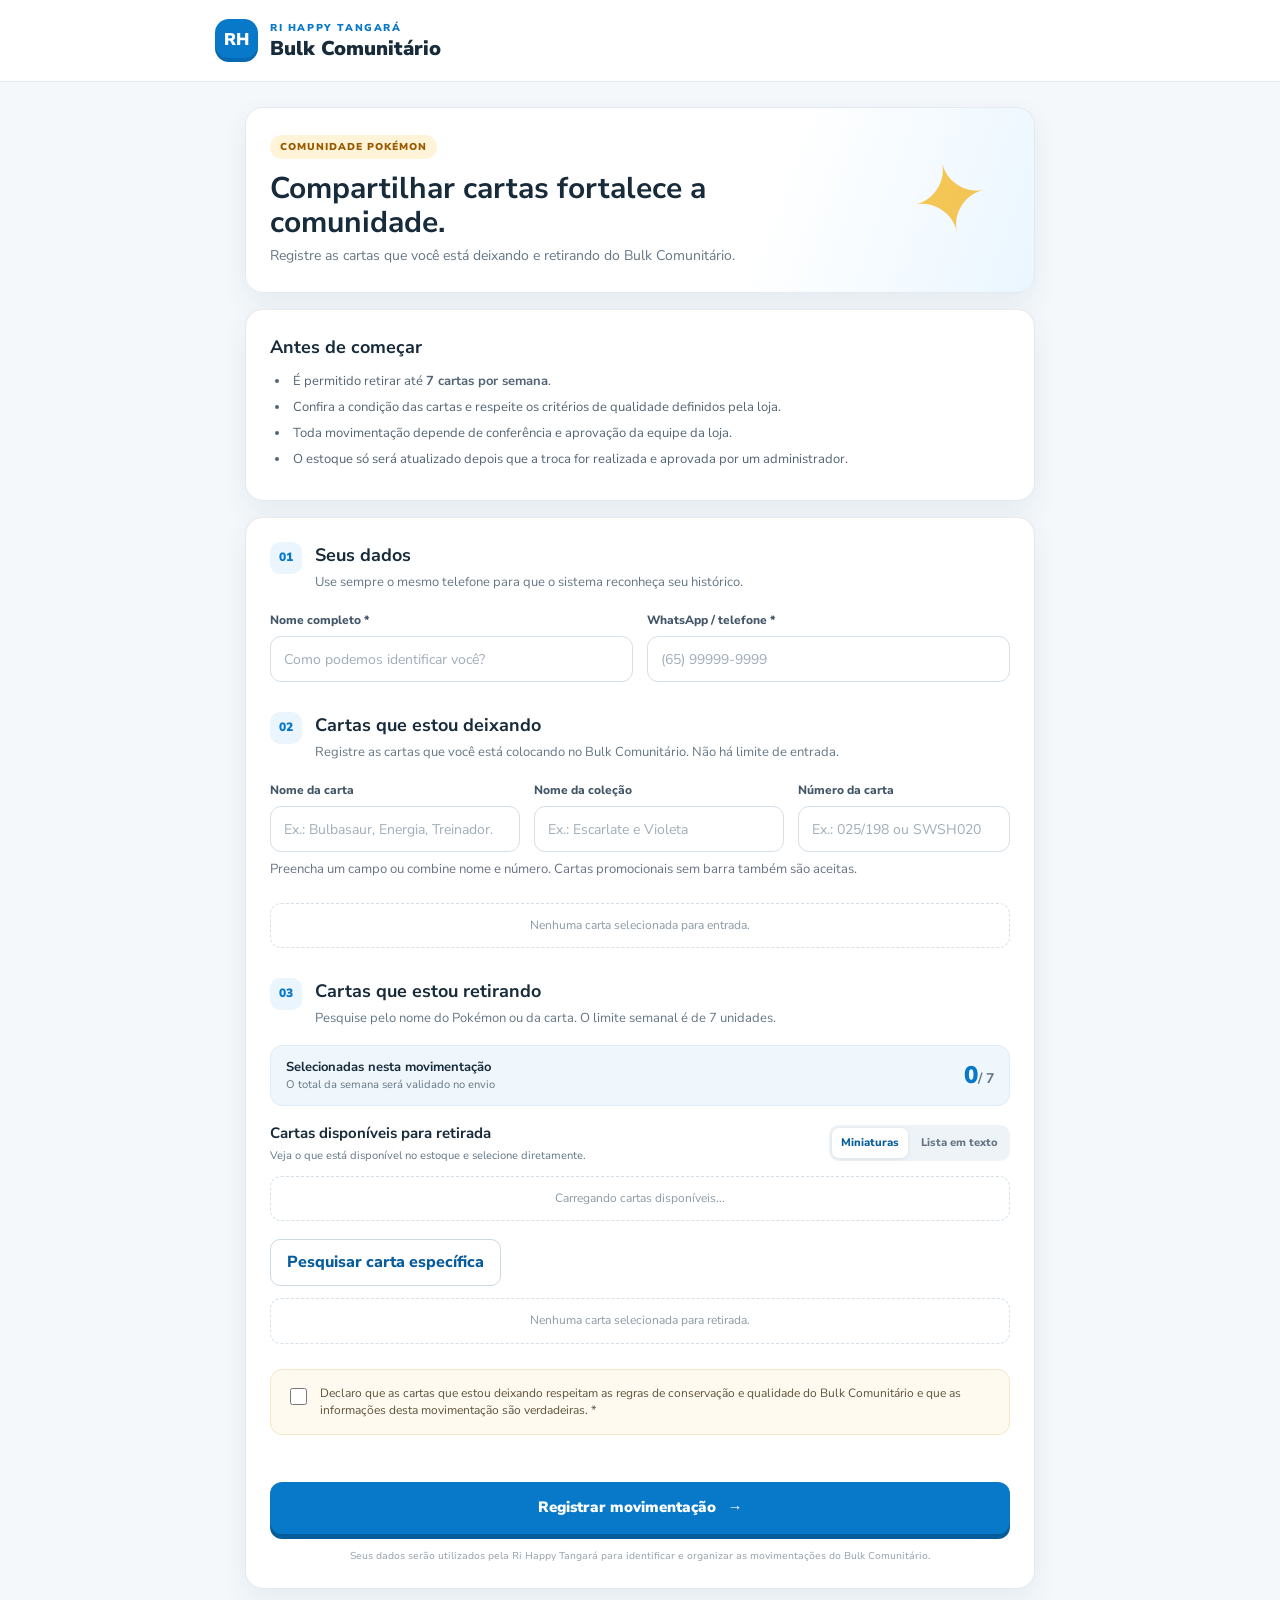
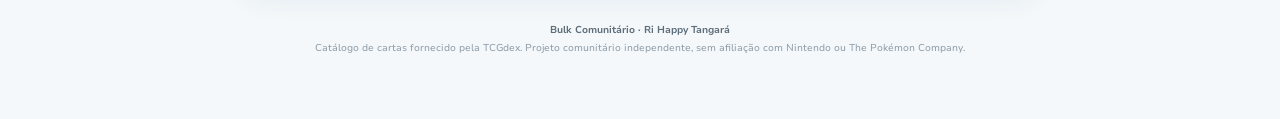
==== index.html @ 733c4c6b "Recolhe pesquisa tradicional de retirada por padrão" ====
<!doctype html>
<html lang="pt-BR">
<head>
  <meta charset="utf-8">
  <meta name="viewport" content="width=device-width, initial-scale=1">
  <meta name="theme-color" content="#0878c9">
  <title>Bulk Comunitário | Ri Happy Tangará</title>
  <link rel="stylesheet" href="style.css">
</head>
<body>
  <header class="site-header">
    <div class="brand-mark" aria-hidden="true">RH</div>
    <div>
      <p class="eyebrow">RI HAPPY TANGARÁ</p>
      <h1>Bulk Comunitário</h1>
    </div>
  </header>

  <main class="container">
    <section class="intro card">
      <div class="intro-copy">
        <span class="tag">COMUNIDADE POKÉMON</span>
        <h2>Compartilhar cartas fortalece a comunidade.</h2>
        <p>Registre as cartas que você está deixando e retirando do Bulk Comunitário.</p>
      </div>
      <div class="intro-symbol" aria-hidden="true">✦</div>
    </section>

    <section class="rules card">
      <h2>Antes de começar</h2>
      <ul>
        <li>É permitido retirar até <strong>7 cartas por semana</strong>.</li>
        <li>Confira a condição das cartas e respeite os critérios de qualidade definidos pela loja.</li>
        <li>Toda movimentação depende de conferência e aprovação da equipe da loja.</li>
        <li>O estoque só será atualizado depois que a troca for realizada e aprovada por um administrador.</li>
      </ul>
    </section>

    <form id="movement-form" class="card" novalidate>
      <div class="section-heading">
        <span class="step">01</span>
        <div>
          <h2>Seus dados</h2>
          <p>Use sempre o mesmo telefone para que o sistema reconheça seu histórico.</p>
        </div>
      </div>
      <div class="form-grid">
        <label class="field">
          <span>Nome completo *</span>
          <input id="participant-name" name="name" autocomplete="name" maxlength="100" placeholder="Como podemos identificar você?" required>
        </label>
        <label class="field">
          <span>WhatsApp / telefone *</span>
          <input id="participant-phone" name="phone" inputmode="tel" autocomplete="tel" maxlength="20" placeholder="(65) 99999-9999" required>
        </label>
      </div>

      <div class="section-heading movement-title">
        <span class="step">02</span>
        <div>
          <h2>Cartas que estou deixando</h2>
          <p>Registre as cartas que você está colocando no Bulk Comunitário. Não há limite de entrada.</p>
        </div>
      </div>
      <div class="search-wrap">
        <div class="form-grid card-search-grid">
          <label class="field">
            <span>Nome da carta</span>
            <input id="deposit-name-search" type="search" autocomplete="off" placeholder="Ex.: Bulbasaur, Energia, Treinador..." aria-label="Nome da carta para deixar">
          </label>
          <label class="field">
            <span>Nome da coleção</span>
            <input id="deposit-collection-search" type="search" autocomplete="off" placeholder="Ex.: Escarlate e Violeta" aria-label="Coleção da carta">
          </label>
          <label class="field">
            <span>Número da carta</span>
            <input id="deposit-number-search" type="search" autocomplete="off" placeholder="Ex.: 025/198 ou SWSH020" aria-label="Número da carta para deixar">
          </label>
        </div>
        <small class="search-hint">Preencha um campo ou combine nome e número. Cartas promocionais sem barra também são aceitas.</small>
        <div id="deposit-results" class="search-results" aria-live="polite"></div>
      </div>
      <div id="deposit-selected" class="selected-list empty-state">Nenhuma carta selecionada para entrada.</div>

      <div class="section-heading movement-title">
        <span class="step">03</span>
        <div>
          <h2>Cartas que estou retirando</h2>
          <p>Pesquise pelo nome do Pokémon ou da carta. O limite semanal é de 7 unidades.</p>
        </div>
      </div>
      <div class="limit-panel">
        <div>
          <strong>Selecionadas nesta movimentação</strong>
          <small>O total da semana será validado no envio</small>
        </div>
        <div class="limit-number"><span id="withdraw-count">0</span><small>/ 7</small></div>
      </div>
      <div class="stock-heading">
        <div>
          <h3>Cartas disponíveis para retirada</h3>
          <p>Veja o que está disponível no estoque e selecione diretamente.</p>
        </div>
        <div class="stock-view-toggle" role="group" aria-label="Modo de visualização do estoque">
          <button type="button" class="active" data-stock-view="grid">Miniaturas</button>
          <button type="button" data-stock-view="list">Lista em texto</button>
        </div>
      </div>
      <div id="withdraw-stock-catalog" class="stock-catalog" aria-live="polite">
        <div class="empty-state">Carregando cartas disponíveis...</div>
      </div>
      <button type="button" id="toggle-withdraw-search" class="secondary-button stock-search-toggle" aria-expanded="false">Pesquisar carta específica</button>
      <div id="withdraw-search-panel" hidden>
      <div class="stock-search-divider"><span>Pesquisa no catálogo Pokémon</span></div>
      <div class="search-wrap">
        <div class="form-grid card-search-grid">
          <label class="field">
            <span>Nome da carta</span>
            <input id="withdraw-name-search" type="search" autocomplete="off" placeholder="Ex.: Pikachu, Charizard..." aria-label="Nome da carta para retirar">
          </label>
          <label class="field">
            <span>Nome da coleção</span>
            <input id="withdraw-collection-search" type="search" autocomplete="off" placeholder="Ex.: Escarlate e Violeta" aria-label="Coleção da carta">
          </label>
          <label class="field">
            <span>Número da carta</span>
            <input id="withdraw-number-search" type="search" autocomplete="off" placeholder="Ex.: 025/198 ou SWSH020" aria-label="Número da carta para retirar">
          </label>
        </div>
        <small class="search-hint">Preencha um campo ou combine nome e número. Cartas promocionais sem barra também são aceitas.</small>
        <div id="withdraw-results" class="search-results" aria-live="polite"></div>
      </div>
      </div>
      <div id="withdraw-selected" class="selected-list empty-state">Nenhuma carta selecionada para retirada.</div>

      <div class="declaration">
        <label class="check-row">
          <input id="declaration" type="checkbox" required>
          <span>Declaro que as cartas que estou deixando respeitam as regras de conservação e qualidade do Bulk Comunitário e que as informações desta movimentação são verdadeiras. *</span>
        </label>
      </div>

      <div class="form-footer">
        <p id="form-message" class="form-message" role="status" aria-live="polite"></p>
        <button id="submit-button" class="primary-button" type="submit">
          <span>Registrar movimentação</span><span aria-hidden="true">→</span>
        </button>
        <p class="privacy-note">Seus dados serão utilizados pela Ri Happy Tangará para identificar e organizar as movimentações do Bulk Comunitário.</p>
      </div>
      <input type="text" id="website" name="website" class="honeypot" tabindex="-1" autocomplete="off" aria-hidden="true">
    </form>

    <section id="success-panel" class="card success-panel" hidden>
      <div class="success-icon">✓</div>
      <h2>Solicitação enviada</h2>
      <p>Sua movimentação está aguardando conferência e aprovação da equipe da loja. O estoque ainda não foi alterado.</p>
      <div class="protocol-box">
        <small>NÚMERO DO PROTOCOLO</small>
        <strong id="protocol-number">—</strong>
      </div>
      <p class="success-note">Guarde o protocolo. A troca só será concluída após a conferência presencial e aprovação da equipe.</p>
      <button id="new-movement" class="secondary-button" type="button">Registrar outra movimentação</button>
    </section>

    <footer class="site-footer">
      <p><strong>Bulk Comunitário · Ri Happy Tangará</strong></p>
      <p>Catálogo de cartas fornecido pela TCGdex. Projeto comunitário independente, sem afiliação com Nintendo ou The Pokémon Company.</p>
    </footer>
  </main>

  <iframe name="submission-frame" id="submission-frame" title="Envio de movimentação" class="hidden-frame"></iframe>
  <form id="transport-form" method="post" target="submission-frame" class="hidden-form">
    <input type="hidden" name="payload" id="transport-payload">
  </form>

  <script src="config.js"></script>
  <script src="app.js"></script>
</body>
</html>
---- style.css ----
@import url('https://fonts.googleapis.com/css2?family=Nunito+Sans:wght@400;600;700;800;900&display=swap');
:root{--blue:#0878c9;--blue-dark:#075c9c;--orange:#f28c28;--yellow:#ffd54a;--ink:#172b3a;--muted:#657786;--line:#e3eaf0;--bg:#f4f8fb;--white:#fff;--green:#14865b;--shadow:0 10px 28px rgba(24,58,82,.07)}
*{box-sizing:border-box}
body{margin:0;background:var(--bg);color:var(--ink);font-family:"Nunito Sans",Arial,sans-serif;line-height:1.45}
.site-header{height:82px;background:#fff;border-bottom:1px solid var(--line);display:flex;align-items:center;gap:12px;padding:0 max(20px,calc((100% - 850px)/2))}
.brand-mark{width:43px;height:43px;border-radius:14px;background:var(--blue);color:white;display:grid;place-items:center;font-weight:900;font-size:17px;box-shadow:inset 0 -4px rgba(0,0,0,.12)}
.eyebrow{margin:0;color:var(--blue);font-size:10px;font-weight:900;letter-spacing:1.6px}
.site-header h1{font-size:20px;line-height:1.1;margin:2px 0 0;font-weight:900}
.container{width:min(100% - 28px,790px);margin:25px auto 45px}
.card{background:var(--white);border:1px solid var(--line);border-radius:18px;padding:24px;margin-bottom:16px;box-shadow:var(--shadow)}
.intro{min-height:170px;display:flex;align-items:center;justify-content:space-between;overflow:hidden;background:linear-gradient(110deg,#fff 0%,#fff 65%,#eaf6ff 100%)}
.intro-copy{max-width:550px}.tag{display:inline-block;background:#fff3d8;color:#9a5b00;border-radius:99px;padding:5px 10px;font-size:10px;font-weight:900;letter-spacing:1px}
.intro h2{font-size:clamp(22px,4vw,30px);line-height:1.12;margin:13px 0 7px;max-width:480px}
.intro p{color:var(--muted);margin:0;font-size:14px}
.intro-symbol{font-size:94px;color:#f4bd38;opacity:.85;transform:rotate(-12deg);padding:0 20px}
.rules h2,.section-heading h2{font-size:18px;margin:0 0 5px}
.rules ul{padding-left:20px;margin:12px 0 0;color:#536574;font-size:13px}
.rules li{margin:7px 0;padding-left:3px}
.section-heading{display:flex;gap:13px;align-items:flex-start;margin-bottom:20px}
.step{width:32px;height:32px;flex:0 0 32px;display:grid;place-items:center;background:#eaf5fd;color:var(--blue);font-size:12px;font-weight:900;border-radius:10px}
.section-heading p{margin:0;color:var(--muted);font-size:13px}
.form-grid{display:grid;grid-template-columns:1fr 1fr;gap:14px}
.field{display:flex;flex-direction:column;gap:7px;min-width:0}
.field>span{font-size:12px;font-weight:800;color:#435768}
input[type=text],input[type=tel],input[type=search],input:not([type]){width:100%;height:46px;border:1px solid #d6e0e8;border-radius:11px;padding:0 13px;font:inherit;font-size:14px;color:var(--ink);outline:none;background:#fff}
input:focus{border-color:var(--blue);box-shadow:0 0 0 3px rgba(8,120,201,.11)}
input::placeholder{color:#a0adb8}
.movement-title{margin-top:30px}
.limit-panel{display:flex;align-items:center;justify-content:space-between;background:#f0f7fc;border:1px solid #dcecf8;border-radius:12px;padding:12px 15px;margin:-3px 0 17px}
.limit-panel strong{display:block;font-size:13px}.limit-panel small{display:block;color:var(--muted);font-size:11px}
.limit-number{font-size:24px;color:var(--blue);font-weight:900}.limit-number small{display:inline;font-size:14px;color:var(--muted);font-weight:700}
.search-wrap{position:relative}
.search-results{display:grid;gap:8px;margin-top:8px}
.result-card{display:flex;align-items:center;gap:11px;padding:8px;border:1px solid var(--line);border-radius:12px;background:#fff}
.result-card img{width:49px;height:68px;object-fit:contain;border-radius:5px;background:#f1f4f7}
.result-info{min-width:0;flex:1}.result-info strong{display:block;font-size:13px}.result-info small{display:block;color:var(--muted);font-size:11px;overflow-wrap:anywhere}
.add-button{border:0;border-radius:9px;background:#e9f5fd;color:var(--blue-dark);font-weight:900;padding:9px 12px;cursor:pointer}
.add-button:hover{background:#d7edfc}
.selected-list{display:grid;gap:8px;margin-top:12px}
.empty-state{padding:13px;border:1px dashed #d6e0e8;border-radius:11px;color:#8b99a5;font-size:12px;text-align:center}
.selected-item{display:flex;align-items:center;gap:10px;border:1px solid var(--line);border-radius:11px;padding:8px}
.selected-item img{width:42px;height:58px;object-fit:contain;background:#f4f6f8;border-radius:5px}
.selected-info{min-width:0;flex:1}.selected-info strong{display:block;font-size:12px}.selected-info small{display:block;font-size:10px;color:var(--muted)}
.quantity-controls{display:flex;align-items:center;gap:7px}
.quantity-controls button,.remove-button{border:1px solid var(--line);background:#fff;border-radius:8px;width:29px;height:29px;font-weight:900;cursor:pointer;color:var(--ink)}
.quantity-controls span{font-size:12px;font-weight:900;min-width:12px;text-align:center}
.remove-button{color:#b44343;font-size:17px}
.declaration{margin-top:25px;padding:15px;background:#fffaf0;border:1px solid #f6e8c6;border-radius:12px}
.check-row{display:flex;align-items:flex-start;gap:10px;font-size:12px;color:#5d533d}
.check-row input{margin-top:3px;accent-color:var(--blue);width:17px;height:17px;flex:0 0 auto}
.form-footer{margin-top:20px}
.primary-button{width:100%;border:0;border-radius:12px;background:var(--blue);color:white;padding:15px 18px;font:inherit;font-size:15px;font-weight:900;display:flex;align-items:center;justify-content:center;gap:12px;cursor:pointer;box-shadow:0 5px 0 var(--blue-dark)}
.primary-button:hover{background:#086db5}.primary-button:disabled{opacity:.55;cursor:wait;box-shadow:none}
.form-message{font-size:12px;min-height:18px;margin:0 0 9px;color:#b44343}.form-message.ok{color:var(--green)}
.privacy-note{text-align:center;color:#94a1ab;font-size:10px;margin:15px 10px 0}
.success-panel{text-align:center;padding:35px 24px}.success-icon{width:54px;height:54px;border-radius:50%;background:#e8f7ef;color:var(--green);font-size:30px;font-weight:900;display:grid;place-items:center;margin:0 auto 14px}
.success-panel h2{margin:0 0 6px}.success-panel>p{color:var(--muted);font-size:13px}
.protocol-box{background:#f2f7fa;border:1px dashed #c8d9e5;border-radius:12px;padding:15px;margin:20px auto;max-width:300px}
.protocol-box small{display:block;color:var(--muted);font-size:10px;letter-spacing:1px;font-weight:900}.protocol-box strong{display:block;font-size:24px;color:var(--blue);letter-spacing:1px}
.success-note{font-size:11px!important}.secondary-button{border:1px solid #cbd9e3;background:white;color:var(--blue-dark);border-radius:10px;padding:11px 16px;font:inherit;font-weight:800;cursor:pointer}
.site-footer{text-align:center;color:#8a99a5;font-size:10px;padding:14px 20px}.site-footer p{margin:4px}.site-footer strong{color:#5d6d79}
.hidden-frame,.hidden-form,.honeypot{position:absolute!important;left:-9999px!important;width:1px!important;height:1px!important;opacity:0!important}
@media(max-width:600px){.container{width:min(100% - 20px,790px);margin-top:14px}.card{padding:18px;border-radius:15px}.intro{min-height:155px}.intro-symbol{font-size:65px;padding:0 4px}.form-grid{grid-template-columns:1fr}.site-header{height:72px;padding:0 16px}.site-header h1{font-size:18px}.section-heading{gap:10px}.rules ul{font-size:12px}}


.search-hint { display:block; margin:8px 0 12px; color:#687383; font-size:.82rem; line-height:1.4; }

.card-search-grid{grid-template-columns:1fr 1fr .85fr}
@media(max-width:600px){.card-search-grid{grid-template-columns:1fr}}


/* Catálogo visual do estoque disponível */
.stock-heading{display:flex;justify-content:space-between;align-items:center;gap:12px;margin:8px 0 12px}
.stock-heading h3{font-size:15px;margin:0 0 3px}.stock-heading p{font-size:11px;color:var(--muted);margin:0}
.stock-view-toggle{display:flex;gap:4px;background:#eef3f7;border-radius:10px;padding:3px;flex-shrink:0}
.stock-view-toggle button{border:0;background:transparent;border-radius:7px;padding:7px 9px;font:inherit;font-size:11px;font-weight:800;color:#647482;cursor:pointer}
.stock-view-toggle button.active{background:#fff;color:var(--blue-dark);box-shadow:0 1px 4px rgba(0,0,0,.08)}
.stock-catalog{margin:0 0 18px}
.stock-grid{display:grid;grid-template-columns:repeat(auto-fill,minmax(125px,1fr));gap:10px}
.stock-card{display:flex;flex-direction:column;align-items:center;text-align:center;border:1px solid var(--line);border-radius:12px;padding:10px 8px;background:#fff;min-width:0}
.stock-card img{width:100%;height:150px;object-fit:contain;margin-bottom:7px}
.stock-card strong{font-size:12px;line-height:1.25}.stock-card small{font-size:10px;color:var(--muted);margin:4px 0;line-height:1.3}
.stock-quantity{font-size:10px;font-weight:900;color:var(--green);margin:3px 0 8px}
.stock-card .add-button{width:100%;padding:8px 6px}
.stock-list{display:grid;gap:6px}
.stock-list-item{display:flex;align-items:center;gap:10px;padding:10px;border:1px solid var(--line);border-radius:10px}
.stock-list-info{flex:1;min-width:0}.stock-list-info strong{display:block;font-size:12px}.stock-list-info small{display:block;font-size:10px;color:var(--muted)}
.stock-search-divider{display:flex;align-items:center;gap:10px;color:#84919b;font-size:10px;margin:16px 0}
.stock-search-divider:before,.stock-search-divider:after{content:"";height:1px;background:var(--line);flex:1}
@media(max-width:480px){.stock-heading{align-items:flex-start;flex-direction:column}.stock-grid{grid-template-columns:repeat(2,minmax(0,1fr))}.stock-card img{height:140px}}
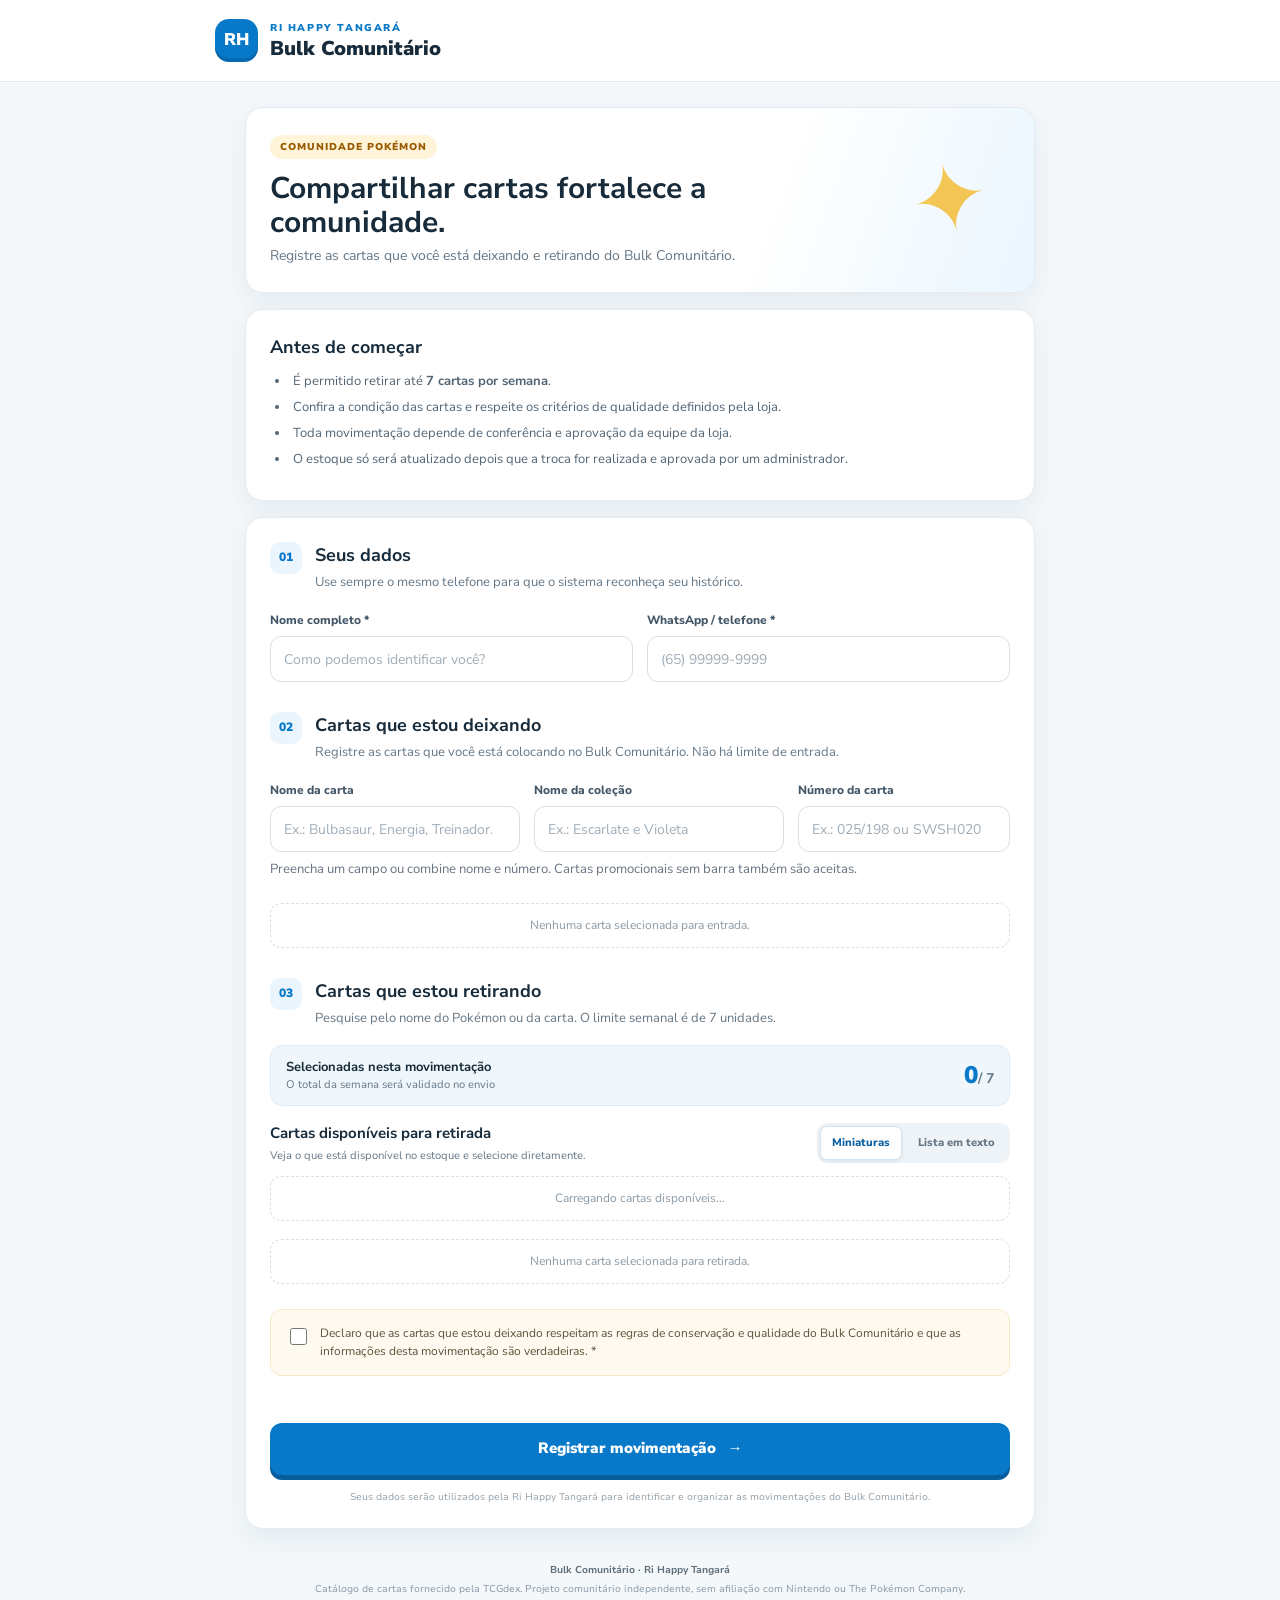
==== commit 9c4a075a: "Remove withdraw search panel from index.html Removed the withdraw search panel and related elements " ====
--- a/index.html
+++ b/index.html
@@ -109,28 +109,6 @@
       <div id="withdraw-stock-catalog" class="stock-catalog" aria-live="polite">
         <div class="empty-state">Carregando cartas disponíveis...</div>
       </div>
-      <button type="button" id="toggle-withdraw-search" class="secondary-button stock-search-toggle" aria-expanded="false">Pesquisar carta específica</button>
-      <div id="withdraw-search-panel" hidden>
-      <div class="stock-search-divider"><span>Pesquisa no catálogo Pokémon</span></div>
-      <div class="search-wrap">
-        <div class="form-grid card-search-grid">
-          <label class="field">
-            <span>Nome da carta</span>
-            <input id="withdraw-name-search" type="search" autocomplete="off" placeholder="Ex.: Pikachu, Charizard..." aria-label="Nome da carta para retirar">
-          </label>
-          <label class="field">
-            <span>Nome da coleção</span>
-            <input id="withdraw-collection-search" type="search" autocomplete="off" placeholder="Ex.: Escarlate e Violeta" aria-label="Coleção da carta">
-          </label>
-          <label class="field">
-            <span>Número da carta</span>
-            <input id="withdraw-number-search" type="search" autocomplete="off" placeholder="Ex.: 025/198 ou SWSH020" aria-label="Número da carta para retirar">
-          </label>
-        </div>
-        <small class="search-hint">Preencha um campo ou combine nome e número. Cartas promocionais sem barra também são aceitas.</small>
-        <div id="withdraw-results" class="search-results" aria-live="polite"></div>
-      </div>
-      </div>
       <div id="withdraw-selected" class="selected-list empty-state">Nenhuma carta selecionada para retirada.</div>
 
       <div class="declaration">
--- a/style.css
+++ b/style.css
@@ -88,3 +88,9 @@
 .stock-search-divider{display:flex;align-items:center;gap:10px;color:#84919b;font-size:10px;margin:16px 0}
 .stock-search-divider:before,.stock-search-divider:after{content:"";height:1px;background:var(--line);flex:1}
 @media(max-width:480px){.stock-heading{align-items:flex-start;flex-direction:column}.stock-grid{grid-template-columns:repeat(2,minmax(0,1fr))}.stock-card img{height:140px}}
+
+.stock-view-toggle{display:flex;gap:4px;background:#eef3f7;border-radius:10px;padding:3px;flex-shrink:0}
+.stock-view-toggle button{border:1px solid transparent;background:transparent;border-radius:7px;padding:8px 11px;font:inherit;font-size:11px;font-weight:800;color:#647482;cursor:pointer}
+.stock-view-toggle button.active{background:#fff;color:#075da0;border-color:#d5e4f1;box-shadow:0 1px 4px rgba(0,0,0,.08)}
+.stock-search-toggle{display:block;width:100%;margin:10px 0 14px;padding:11px 14px;border:1px solid #cbddeb;border-radius:9px;background:#fff;color:#075da0;font-size:13px;font-weight:800;cursor:pointer}
+#withdraw-search-panel[hidden]{display:none!important}
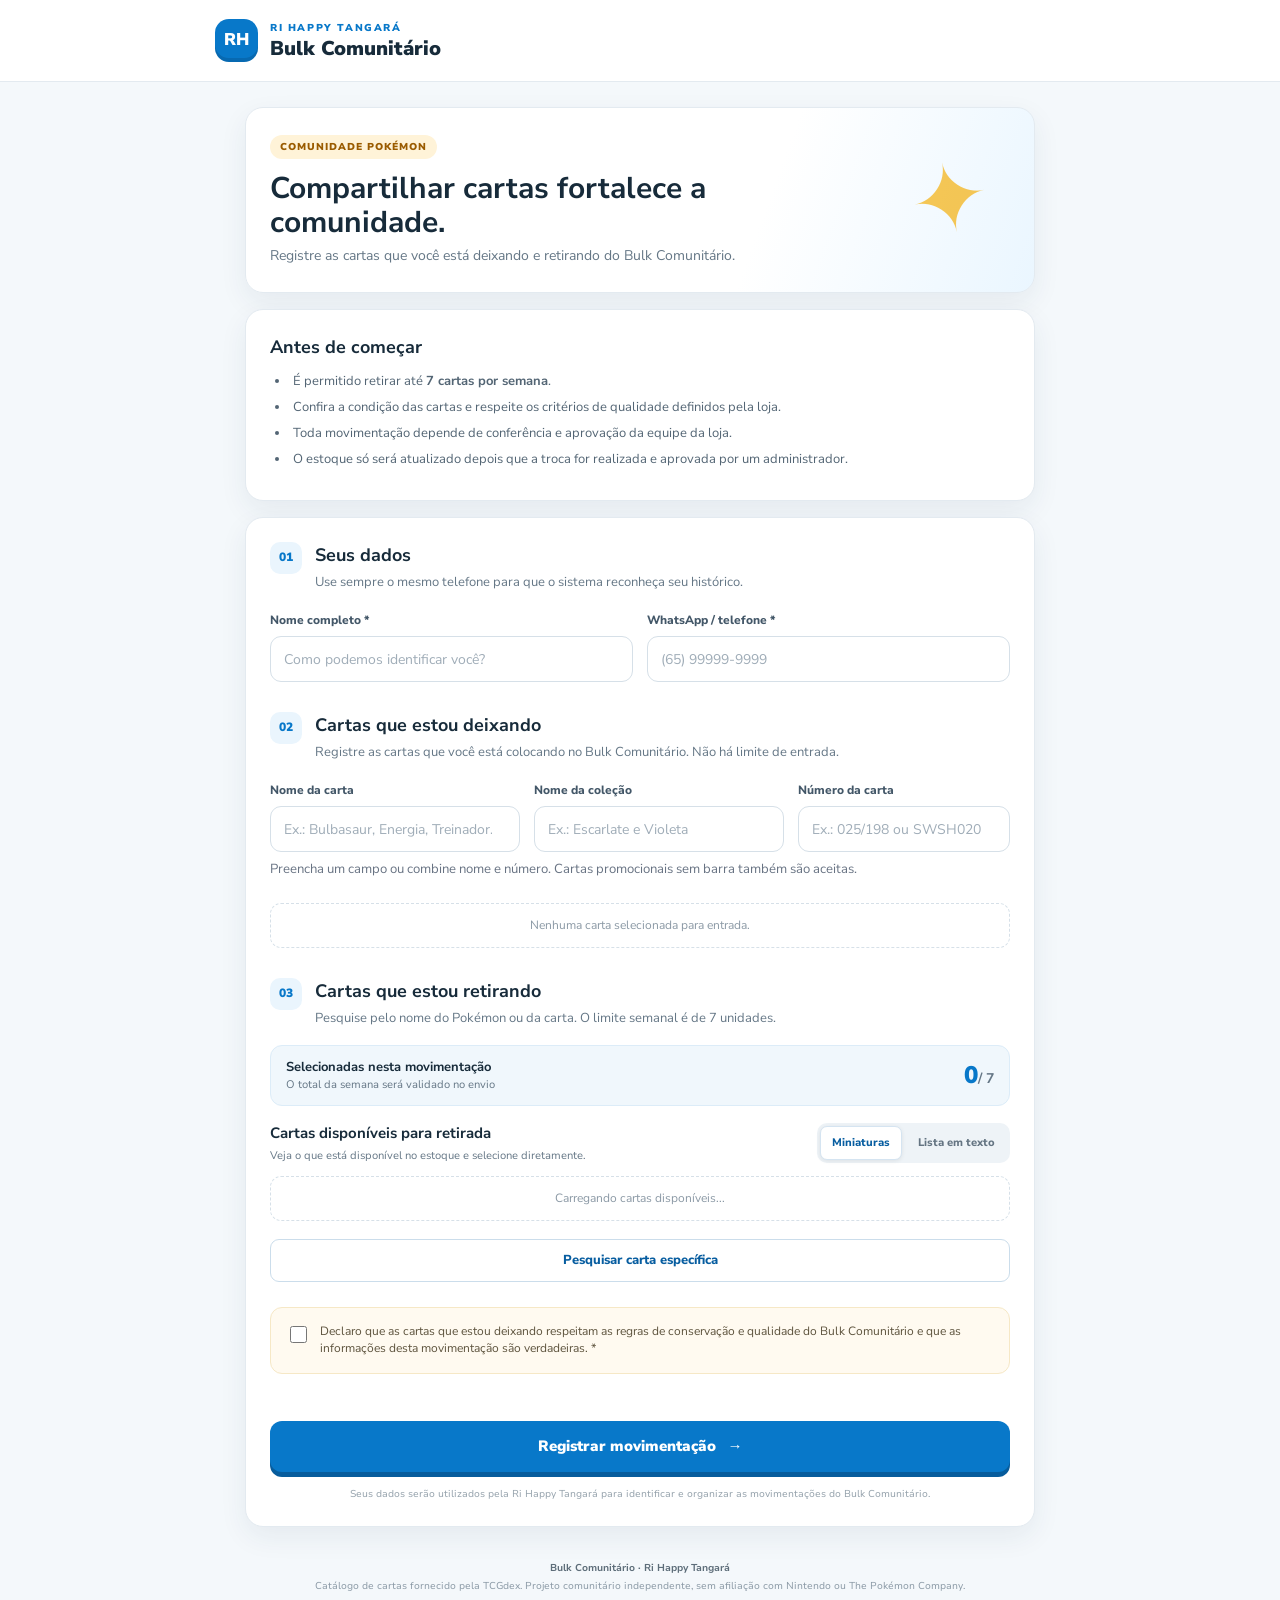
==== commit e4549903: "Add search panel for specific card withdrawal" ====
--- a/index.html
+++ b/index.html
@@ -109,8 +109,29 @@
       <div id="withdraw-stock-catalog" class="stock-catalog" aria-live="polite">
         <div class="empty-state">Carregando cartas disponíveis...</div>
       </div>
+           <button type="button" id="toggle-withdraw-search" class="secondary-button stock-search-toggle" aria-expanded="false">Pesquisar carta específica</button>
+      <div id="withdraw-search-panel" hidden>
+      <div class="stock-search-divider"><span>Pesquisa no catálogo Pokémon</span></div>
+      <div class="search-wrap">
+        <div class="form-grid card-search-grid">
+          <label class="field">
+            <span>Nome da carta</span>
+            <input id="withdraw-name-search" type="search" autocomplete="off" placeholder="Ex.: Pikachu, Charizard..." aria-label="Nome da carta para retirar">
+          </label>
+          <label class="field">
+            <span>Nome da coleção</span>
+            <input id="withdraw-collection-search" type="search" autocomplete="off" placeholder="Ex.: Escarlate e Violeta" aria-label="Coleção da carta">
+          </label>
+          <label class="field">
+            <span>Número da carta</span>
+            <input id="withdraw-number-search" type="search" autocomplete="off" placeholder="Ex.: 025/198 ou SWSH020" aria-label="Número da carta para retirar">
+          </label>
+        </div>
+        <small class="search-hint">Preencha um campo ou combine nome e número. Cartas promocionais sem barra também são aceitas.</small>
+        <div id="withdraw-results" class="search-results" aria-live="polite"></div>
+      </div>
       <div id="withdraw-selected" class="selected-list empty-state">Nenhuma carta selecionada para retirada.</div>
-
+      </div>
       <div class="declaration">
         <label class="check-row">
           <input id="declaration" type="checkbox" required>
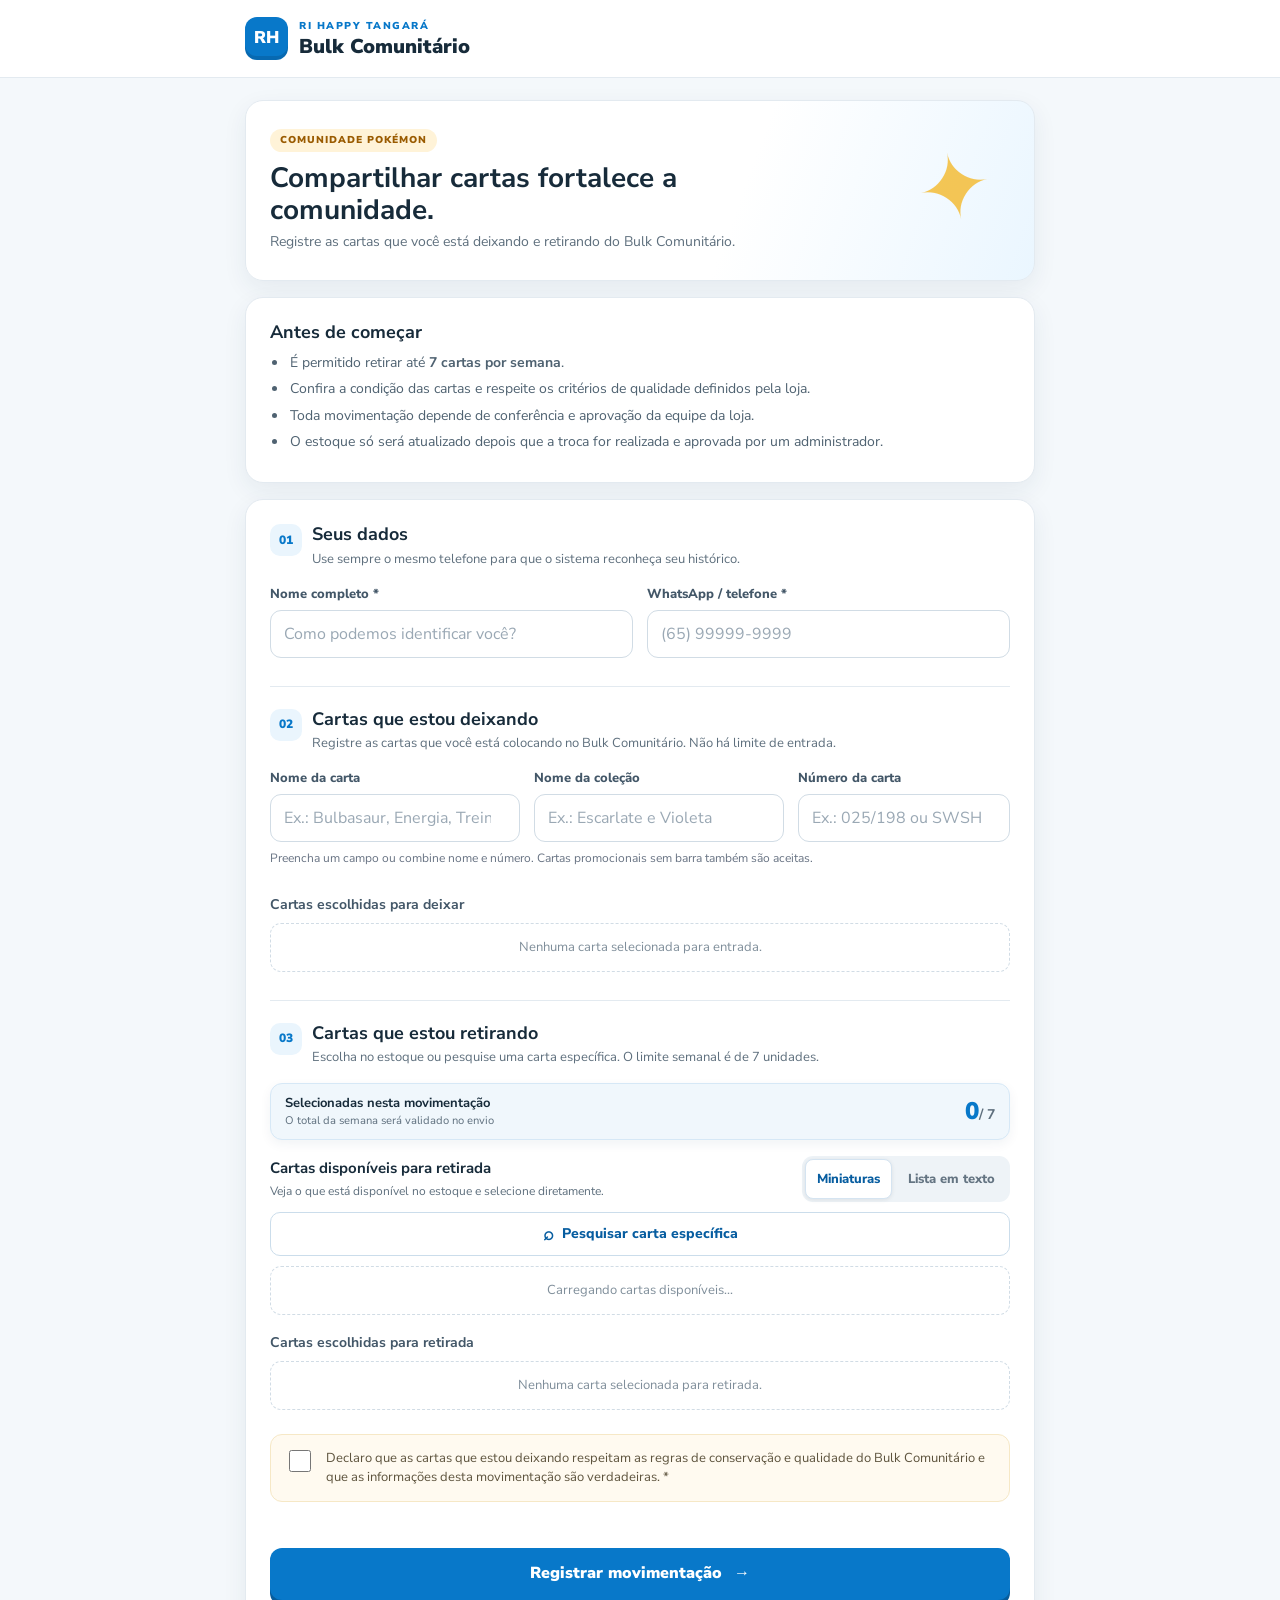
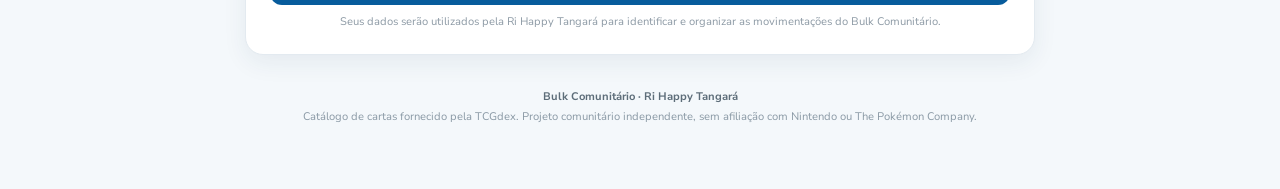
==== commit 9edf23e7: "Reorganiza retirada e otimiza layout para celular - Pesquisa específica passa a ficar logo acima da " ====
--- a/index.html
+++ b/index.html
@@ -2,7 +2,7 @@
 <html lang="pt-BR">
 <head>
   <meta charset="utf-8">
-  <meta name="viewport" content="width=device-width, initial-scale=1">
+  <meta name="viewport" content="width=device-width, initial-scale=1, viewport-fit=cover">
   <meta name="theme-color" content="#0878c9">
   <title>Bulk Comunitário | Ri Happy Tangará</title>
   <link rel="stylesheet" href="style.css">
@@ -80,13 +80,14 @@
         <small class="search-hint">Preencha um campo ou combine nome e número. Cartas promocionais sem barra também são aceitas.</small>
         <div id="deposit-results" class="search-results" aria-live="polite"></div>
       </div>
+      <h3 class="selected-title">Cartas escolhidas para deixar</h3>
       <div id="deposit-selected" class="selected-list empty-state">Nenhuma carta selecionada para entrada.</div>
 
       <div class="section-heading movement-title">
         <span class="step">03</span>
         <div>
           <h2>Cartas que estou retirando</h2>
-          <p>Pesquise pelo nome do Pokémon ou da carta. O limite semanal é de 7 unidades.</p>
+          <p>Escolha no estoque ou pesquise uma carta específica. O limite semanal é de 7 unidades.</p>
         </div>
       </div>
       <div class="limit-panel">
@@ -106,32 +107,36 @@
           <button type="button" data-stock-view="list">Lista em texto</button>
         </div>
       </div>
+
+      <button type="button" id="toggle-withdraw-search" class="secondary-button stock-search-toggle" aria-expanded="false" aria-controls="withdraw-search-panel">Pesquisar carta específica</button>
+      <div id="withdraw-search-panel" class="withdraw-search-panel" hidden>
+        <div class="search-wrap">
+          <div class="form-grid card-search-grid">
+            <label class="field">
+              <span>Nome da carta</span>
+              <input id="withdraw-name-search" type="search" autocomplete="off" placeholder="Ex.: Pikachu, Charizard..." aria-label="Nome da carta para retirar">
+            </label>
+            <label class="field">
+              <span>Nome da coleção</span>
+              <input id="withdraw-collection-search" type="search" autocomplete="off" placeholder="Ex.: Escarlate e Violeta" aria-label="Coleção da carta">
+            </label>
+            <label class="field">
+              <span>Número da carta</span>
+              <input id="withdraw-number-search" type="search" autocomplete="off" placeholder="Ex.: 025/198 ou SWSH020" aria-label="Número da carta para retirar">
+            </label>
+          </div>
+          <small class="search-hint">Preencha um campo ou combine nome e número. Cartas promocionais sem barra também são aceitas.</small>
+          <div id="withdraw-results" class="search-results" aria-live="polite"></div>
+        </div>
+      </div>
+
       <div id="withdraw-stock-catalog" class="stock-catalog" aria-live="polite">
         <div class="empty-state">Carregando cartas disponíveis...</div>
       </div>
-           <button type="button" id="toggle-withdraw-search" class="secondary-button stock-search-toggle" aria-expanded="false">Pesquisar carta específica</button>
-      <div id="withdraw-search-panel" hidden>
-      <div class="stock-search-divider"><span>Pesquisa no catálogo Pokémon</span></div>
-      <div class="search-wrap">
-        <div class="form-grid card-search-grid">
-          <label class="field">
-            <span>Nome da carta</span>
-            <input id="withdraw-name-search" type="search" autocomplete="off" placeholder="Ex.: Pikachu, Charizard..." aria-label="Nome da carta para retirar">
-          </label>
-          <label class="field">
-            <span>Nome da coleção</span>
-            <input id="withdraw-collection-search" type="search" autocomplete="off" placeholder="Ex.: Escarlate e Violeta" aria-label="Coleção da carta">
-          </label>
-          <label class="field">
-            <span>Número da carta</span>
-            <input id="withdraw-number-search" type="search" autocomplete="off" placeholder="Ex.: 025/198 ou SWSH020" aria-label="Número da carta para retirar">
-          </label>
-        </div>
-        <small class="search-hint">Preencha um campo ou combine nome e número. Cartas promocionais sem barra também são aceitas.</small>
-        <div id="withdraw-results" class="search-results" aria-live="polite"></div>
-      </div>
+
+      <h3 class="selected-title">Cartas escolhidas para retirada</h3>
       <div id="withdraw-selected" class="selected-list empty-state">Nenhuma carta selecionada para retirada.</div>
-      </div>
+
       <div class="declaration">
         <label class="check-row">
           <input id="declaration" type="checkbox" required>
--- a/style.css
+++ b/style.css
@@ -1,96 +1,192 @@
 @import url('https://fonts.googleapis.com/css2?family=Nunito+Sans:wght@400;600;700;800;900&display=swap');
-:root{--blue:#0878c9;--blue-dark:#075c9c;--orange:#f28c28;--yellow:#ffd54a;--ink:#172b3a;--muted:#657786;--line:#e3eaf0;--bg:#f4f8fb;--white:#fff;--green:#14865b;--shadow:0 10px 28px rgba(24,58,82,.07)}
+
+/* =========================================================
+   BULK COMUNITÁRIO — estilos (mobile primeiro)
+   A base é pensada para celular; a partir de 640px o layout
+   ganha mais colunas e espaçamento.
+   ========================================================= */
+
+:root{
+  --blue:#0878c9;--blue-dark:#075c9c;--orange:#f28c28;--yellow:#ffd54a;
+  --ink:#172b3a;--muted:#5e6f7d;--line:#e3eaf0;--bg:#f4f8fb;--white:#fff;--green:#14865b;
+  --shadow:0 8px 24px rgba(24,58,82,.07);
+  --tap:44px; /* altura mínima confortável para toque */
+}
 *{box-sizing:border-box}
-body{margin:0;background:var(--bg);color:var(--ink);font-family:"Nunito Sans",Arial,sans-serif;line-height:1.45}
-.site-header{height:82px;background:#fff;border-bottom:1px solid var(--line);display:flex;align-items:center;gap:12px;padding:0 max(20px,calc((100% - 850px)/2))}
-.brand-mark{width:43px;height:43px;border-radius:14px;background:var(--blue);color:white;display:grid;place-items:center;font-weight:900;font-size:17px;box-shadow:inset 0 -4px rgba(0,0,0,.12)}
-.eyebrow{margin:0;color:var(--blue);font-size:10px;font-weight:900;letter-spacing:1.6px}
-.site-header h1{font-size:20px;line-height:1.1;margin:2px 0 0;font-weight:900}
-.container{width:min(100% - 28px,790px);margin:25px auto 45px}
-.card{background:var(--white);border:1px solid var(--line);border-radius:18px;padding:24px;margin-bottom:16px;box-shadow:var(--shadow)}
-.intro{min-height:170px;display:flex;align-items:center;justify-content:space-between;overflow:hidden;background:linear-gradient(110deg,#fff 0%,#fff 65%,#eaf6ff 100%)}
-.intro-copy{max-width:550px}.tag{display:inline-block;background:#fff3d8;color:#9a5b00;border-radius:99px;padding:5px 10px;font-size:10px;font-weight:900;letter-spacing:1px}
-.intro h2{font-size:clamp(22px,4vw,30px);line-height:1.12;margin:13px 0 7px;max-width:480px}
+html{-webkit-text-size-adjust:100%;text-size-adjust:100%}
+body{margin:0;background:var(--bg);color:var(--ink);font-family:"Nunito Sans",Arial,sans-serif;line-height:1.45;font-size:15px;-webkit-tap-highlight-color:transparent}
+button{touch-action:manipulation}
+
+/* ---------- Cabeçalho ---------- */
+.site-header{
+  position:sticky;top:0;z-index:20;
+  min-height:62px;background:rgba(255,255,255,.96);backdrop-filter:blur(8px);
+  border-bottom:1px solid var(--line);display:flex;align-items:center;gap:11px;
+  padding:8px max(14px,env(safe-area-inset-right)) 8px max(14px,env(safe-area-inset-left));
+  padding-top:max(8px,env(safe-area-inset-top));
+}
+.brand-mark{width:38px;height:38px;flex:0 0 38px;border-radius:12px;background:var(--blue);color:#fff;display:grid;place-items:center;font-weight:900;font-size:15px;box-shadow:inset 0 -4px rgba(0,0,0,.12)}
+.eyebrow{margin:0;color:var(--blue);font-size:10px;font-weight:900;letter-spacing:1.5px}
+.site-header h1{font-size:18px;line-height:1.1;margin:2px 0 0;font-weight:900}
+
+/* ---------- Estrutura ---------- */
+.container{width:min(100% - 20px,790px);margin:12px auto 32px}
+.card{background:var(--white);border:1px solid var(--line);border-radius:16px;padding:16px;margin-bottom:12px;box-shadow:var(--shadow)}
+
+/* ---------- Abertura ---------- */
+.intro{display:flex;align-items:center;justify-content:space-between;gap:8px;overflow:hidden;background:linear-gradient(110deg,#fff 0%,#fff 62%,#eaf6ff 100%)}
+.intro-copy{max-width:550px}
+.tag{display:inline-block;background:#fff3d8;color:#9a5b00;border-radius:99px;padding:4px 10px;font-size:10px;font-weight:900;letter-spacing:1px}
+.intro h2{font-size:21px;line-height:1.15;margin:10px 0 6px}
 .intro p{color:var(--muted);margin:0;font-size:14px}
-.intro-symbol{font-size:94px;color:#f4bd38;opacity:.85;transform:rotate(-12deg);padding:0 20px}
-.rules h2,.section-heading h2{font-size:18px;margin:0 0 5px}
-.rules ul{padding-left:20px;margin:12px 0 0;color:#536574;font-size:13px}
-.rules li{margin:7px 0;padding-left:3px}
-.section-heading{display:flex;gap:13px;align-items:flex-start;margin-bottom:20px}
+.intro-symbol{font-size:52px;color:#f4bd38;opacity:.85;transform:rotate(-12deg);padding:0 2px;flex:0 0 auto}
+
+/* ---------- Regras ---------- */
+.rules h2,.section-heading h2{font-size:18px;line-height:1.2;margin:0 0 4px}
+.rules ul{padding-left:18px;margin:10px 0 0;color:#4f6271;font-size:14px}
+.rules li{margin:6px 0;padding-left:2px}
+
+/* ---------- Títulos das etapas ---------- */
+.section-heading{display:flex;gap:10px;align-items:flex-start;margin-bottom:16px}
 .step{width:32px;height:32px;flex:0 0 32px;display:grid;place-items:center;background:#eaf5fd;color:var(--blue);font-size:12px;font-weight:900;border-radius:10px}
 .section-heading p{margin:0;color:var(--muted);font-size:13px}
-.form-grid{display:grid;grid-template-columns:1fr 1fr;gap:14px}
-.field{display:flex;flex-direction:column;gap:7px;min-width:0}
-.field>span{font-size:12px;font-weight:800;color:#435768}
-input[type=text],input[type=tel],input[type=search],input:not([type]){width:100%;height:46px;border:1px solid #d6e0e8;border-radius:11px;padding:0 13px;font:inherit;font-size:14px;color:var(--ink);outline:none;background:#fff}
-input:focus{border-color:var(--blue);box-shadow:0 0 0 3px rgba(8,120,201,.11)}
-input::placeholder{color:#a0adb8}
-.movement-title{margin-top:30px}
-.limit-panel{display:flex;align-items:center;justify-content:space-between;background:#f0f7fc;border:1px solid #dcecf8;border-radius:12px;padding:12px 15px;margin:-3px 0 17px}
-.limit-panel strong{display:block;font-size:13px}.limit-panel small{display:block;color:var(--muted);font-size:11px}
-.limit-number{font-size:24px;color:var(--blue);font-weight:900}.limit-number small{display:inline;font-size:14px;color:var(--muted);font-weight:700}
+.movement-title{margin-top:28px;padding-top:22px;border-top:1px solid var(--line)}
+
+/* ---------- Campos ---------- */
+.form-grid{display:grid;grid-template-columns:1fr;gap:12px}
+.field{display:flex;flex-direction:column;gap:6px;min-width:0}
+.field>span{font-size:13px;font-weight:800;color:#435768}
+/* 16px nos campos evita o zoom automático do iPhone ao tocar */
+input[type=text],input[type=tel],input[type=search],input[type=password],input:not([type]){
+  width:100%;height:48px;border:1px solid #d1dce5;border-radius:11px;padding:0 13px;
+  font:inherit;font-size:16px;color:var(--ink);outline:none;background:#fff;-webkit-appearance:none;appearance:none
+}
+input:focus{border-color:var(--blue);box-shadow:0 0 0 3px rgba(8,120,201,.13)}
+input::placeholder{color:#9aa8b4}
+.search-hint{display:block;margin:8px 0 10px;color:#687383;font-size:12px;line-height:1.4}
+.card-search-grid{grid-template-columns:1fr}
+
+/* ---------- Contador de retirada (fica visível ao rolar) ---------- */
+.limit-panel{
+  position:sticky;top:70px;z-index:10;
+  display:flex;align-items:center;justify-content:space-between;gap:10px;
+  background:#f0f7fc;border:1px solid #d6e8f6;border-radius:12px;padding:10px 14px;margin:0 0 16px;
+  box-shadow:0 4px 12px rgba(24,58,82,.06)
+}
+.limit-panel strong{display:block;font-size:13px}
+.limit-panel small{display:block;color:var(--muted);font-size:11px}
+.limit-number{font-size:24px;color:var(--blue);font-weight:900;white-space:nowrap}
+.limit-number small{display:inline;font-size:14px;color:var(--muted);font-weight:700}
+
+/* ---------- Resultados de pesquisa ---------- */
 .search-wrap{position:relative}
 .search-results{display:grid;gap:8px;margin-top:8px}
-.result-card{display:flex;align-items:center;gap:11px;padding:8px;border:1px solid var(--line);border-radius:12px;background:#fff}
-.result-card img{width:49px;height:68px;object-fit:contain;border-radius:5px;background:#f1f4f7}
-.result-info{min-width:0;flex:1}.result-info strong{display:block;font-size:13px}.result-info small{display:block;color:var(--muted);font-size:11px;overflow-wrap:anywhere}
-.add-button{border:0;border-radius:9px;background:#e9f5fd;color:var(--blue-dark);font-weight:900;padding:9px 12px;cursor:pointer}
-.add-button:hover{background:#d7edfc}
-.selected-list{display:grid;gap:8px;margin-top:12px}
-.empty-state{padding:13px;border:1px dashed #d6e0e8;border-radius:11px;color:#8b99a5;font-size:12px;text-align:center}
-.selected-item{display:flex;align-items:center;gap:10px;border:1px solid var(--line);border-radius:11px;padding:8px}
-.selected-item img{width:42px;height:58px;object-fit:contain;background:#f4f6f8;border-radius:5px}
-.selected-info{min-width:0;flex:1}.selected-info strong{display:block;font-size:12px}.selected-info small{display:block;font-size:10px;color:var(--muted)}
-.quantity-controls{display:flex;align-items:center;gap:7px}
-.quantity-controls button,.remove-button{border:1px solid var(--line);background:#fff;border-radius:8px;width:29px;height:29px;font-weight:900;cursor:pointer;color:var(--ink)}
-.quantity-controls span{font-size:12px;font-weight:900;min-width:12px;text-align:center}
-.remove-button{color:#b44343;font-size:17px}
-.declaration{margin-top:25px;padding:15px;background:#fffaf0;border:1px solid #f6e8c6;border-radius:12px}
-.check-row{display:flex;align-items:flex-start;gap:10px;font-size:12px;color:#5d533d}
-.check-row input{margin-top:3px;accent-color:var(--blue);width:17px;height:17px;flex:0 0 auto}
-.form-footer{margin-top:20px}
-.primary-button{width:100%;border:0;border-radius:12px;background:var(--blue);color:white;padding:15px 18px;font:inherit;font-size:15px;font-weight:900;display:flex;align-items:center;justify-content:center;gap:12px;cursor:pointer;box-shadow:0 5px 0 var(--blue-dark)}
-.primary-button:hover{background:#086db5}.primary-button:disabled{opacity:.55;cursor:wait;box-shadow:none}
-.form-message{font-size:12px;min-height:18px;margin:0 0 9px;color:#b44343}.form-message.ok{color:var(--green)}
-.privacy-note{text-align:center;color:#94a1ab;font-size:10px;margin:15px 10px 0}
-.success-panel{text-align:center;padding:35px 24px}.success-icon{width:54px;height:54px;border-radius:50%;background:#e8f7ef;color:var(--green);font-size:30px;font-weight:900;display:grid;place-items:center;margin:0 auto 14px}
-.success-panel h2{margin:0 0 6px}.success-panel>p{color:var(--muted);font-size:13px}
-.protocol-box{background:#f2f7fa;border:1px dashed #c8d9e5;border-radius:12px;padding:15px;margin:20px auto;max-width:300px}
-.protocol-box small{display:block;color:var(--muted);font-size:10px;letter-spacing:1px;font-weight:900}.protocol-box strong{display:block;font-size:24px;color:var(--blue);letter-spacing:1px}
-.success-note{font-size:11px!important}.secondary-button{border:1px solid #cbd9e3;background:white;color:var(--blue-dark);border-radius:10px;padding:11px 16px;font:inherit;font-weight:800;cursor:pointer}
-.site-footer{text-align:center;color:#8a99a5;font-size:10px;padding:14px 20px}.site-footer p{margin:4px}.site-footer strong{color:#5d6d79}
+.result-card{display:flex;align-items:center;gap:10px;padding:8px;border:1px solid var(--line);border-radius:12px;background:#fff}
+.result-card img{width:50px;height:70px;flex:0 0 50px;object-fit:contain;border-radius:5px;background:#f1f4f7}
+.result-info{min-width:0;flex:1}
+.result-info strong{display:block;font-size:14px;line-height:1.25}
+.result-info small{display:block;color:var(--muted);font-size:12px;overflow-wrap:anywhere}
+
+/* ---------- Botões ---------- */
+.add-button{min-height:var(--tap);border:0;border-radius:10px;background:#e9f5fd;color:var(--blue-dark);font:inherit;font-size:14px;font-weight:900;padding:10px 14px;cursor:pointer}
+.add-button:active{background:#d2eafb}
+.primary-button{width:100%;min-height:52px;border:0;border-radius:12px;background:var(--blue);color:#fff;padding:14px 18px;font:inherit;font-size:16px;font-weight:900;display:flex;align-items:center;justify-content:center;gap:12px;cursor:pointer;box-shadow:0 5px 0 var(--blue-dark)}
+.primary-button:active{transform:translateY(2px);box-shadow:0 3px 0 var(--blue-dark)}
+.primary-button:disabled{opacity:.55;cursor:wait;box-shadow:none;transform:none}
+.secondary-button{min-height:var(--tap);border:1px solid #cbd9e3;background:#fff;color:var(--blue-dark);border-radius:10px;padding:11px 16px;font:inherit;font-size:14px;font-weight:800;cursor:pointer}
+
+/* ---------- Cartas selecionadas ---------- */
+.selected-title{font-size:14px;margin:18px 0 8px;color:#435768}
+.selected-list{display:grid;gap:8px;margin-top:0}
+.empty-state{padding:14px;border:1px dashed #d1dce5;border-radius:11px;color:#7f8e9a;font-size:13px;text-align:center}
+.selected-item{display:flex;align-items:center;gap:9px;border:1px solid var(--line);border-radius:12px;padding:8px;background:#fff}
+.selected-item img{width:42px;height:58px;flex:0 0 42px;object-fit:contain;background:#f4f6f8;border-radius:5px}
+.selected-info{min-width:0;flex:1}
+.selected-info strong{display:block;font-size:13px;line-height:1.25}
+.selected-info small{display:block;font-size:11px;color:var(--muted);overflow-wrap:anywhere}
+.quantity-controls{display:flex;align-items:center;gap:4px;flex:0 0 auto}
+.quantity-controls button,.remove-button{border:1px solid var(--line);background:#fff;border-radius:9px;width:38px;height:38px;font-size:17px;font-weight:900;cursor:pointer;color:var(--ink);flex:0 0 auto}
+.quantity-controls span{font-size:14px;font-weight:900;min-width:18px;text-align:center}
+.remove-button{color:#b44343;font-size:19px}
+
+/* ---------- Declaração e envio ---------- */
+.declaration{margin-top:24px;padding:14px;background:#fffaf0;border:1px solid #f6e8c6;border-radius:12px}
+.check-row{display:flex;align-items:flex-start;gap:12px;font-size:13px;color:#5d533d;cursor:pointer}
+.check-row input{margin-top:1px;accent-color:var(--blue);width:22px;height:22px;flex:0 0 auto}
+.form-footer{margin-top:18px}
+.form-message{font-size:13px;min-height:18px;margin:0 0 10px;color:#b44343}
+.form-message.ok{color:var(--green)}
+.privacy-note{text-align:center;color:#8d9aa5;font-size:11px;margin:14px 6px 0}
+
+/* ---------- Confirmação ---------- */
+.success-panel{text-align:center;padding:30px 18px}
+.success-icon{width:54px;height:54px;border-radius:50%;background:#e8f7ef;color:var(--green);font-size:30px;font-weight:900;display:grid;place-items:center;margin:0 auto 14px}
+.success-panel h2{margin:0 0 6px}
+.success-panel>p{color:var(--muted);font-size:14px}
+.protocol-box{background:#f2f7fa;border:1px dashed #c8d9e5;border-radius:12px;padding:15px;margin:20px auto;max-width:320px}
+.protocol-box small{display:block;color:var(--muted);font-size:10px;letter-spacing:1px;font-weight:900}
+.protocol-box strong{display:block;font-size:20px;color:var(--blue);letter-spacing:.5px;overflow-wrap:anywhere}
+.success-note{font-size:12px!important}
+.success-panel .secondary-button{width:100%}
+
+/* ---------- Rodapé ---------- */
+.site-footer{text-align:center;color:#8a99a5;font-size:11px;padding:14px 12px calc(14px + env(safe-area-inset-bottom))}
+.site-footer p{margin:4px}
+.site-footer strong{color:#5d6d79}
+
+/* ---------- Catálogo do estoque ---------- */
+.stock-heading{display:flex;flex-direction:column;align-items:stretch;gap:10px;margin:4px 0 10px}
+.stock-heading h3{font-size:15px;margin:0 0 3px}
+.stock-heading p{font-size:12px;color:var(--muted);margin:0}
+.stock-view-toggle{display:grid;grid-template-columns:1fr 1fr;gap:4px;background:#eef3f7;border-radius:11px;padding:3px}
+.stock-view-toggle button{min-height:40px;border:1px solid transparent;background:transparent;border-radius:8px;padding:8px 11px;font:inherit;font-size:13px;font-weight:800;color:#647482;cursor:pointer}
+.stock-view-toggle button.active{background:#fff;color:#075da0;border-color:#d5e4f1;box-shadow:0 1px 4px rgba(0,0,0,.08)}
+
+/* Pesquisa específica: fica logo acima da lista de cartas */
+.stock-search-toggle{display:flex;align-items:center;justify-content:center;gap:8px;width:100%;margin:0 0 10px;border-color:#cbddeb;color:#075da0}
+.stock-search-toggle::before{content:"⌕";font-size:18px;line-height:1}
+.withdraw-search-panel{background:#f7fafc;border:1px solid var(--line);border-radius:12px;padding:12px;margin:0 0 12px}
+#withdraw-search-panel[hidden]{display:none!important}
+
+.stock-catalog{margin:0}
+.stock-grid{display:grid;grid-template-columns:repeat(2,minmax(0,1fr));gap:8px}
+.stock-card{display:flex;flex-direction:column;align-items:center;text-align:center;border:1px solid var(--line);border-radius:12px;padding:8px;background:#fff;min-width:0}
+.stock-card img{width:100%;aspect-ratio:63/88;height:auto;object-fit:contain;margin-bottom:6px;border-radius:6px;background:#f4f6f8}
+.stock-card strong{font-size:13px;line-height:1.25}
+.stock-card small{font-size:11px;color:var(--muted);margin:3px 0;line-height:1.3;overflow-wrap:anywhere}
+.stock-quantity{font-size:11px;font-weight:900;color:var(--green);margin:2px 0 8px}
+.stock-card .add-button{width:100%;margin-top:auto;padding:9px 6px}
+.stock-list{display:grid;gap:6px}
+.stock-list-item{display:flex;align-items:center;gap:10px;padding:10px;border:1px solid var(--line);border-radius:11px;background:#fff}
+.stock-list-info{flex:1;min-width:0}
+.stock-list-info strong{display:block;font-size:14px}
+.stock-list-info small{display:block;font-size:12px;color:var(--muted);overflow-wrap:anywhere}
+
+/* Utilitários */
 .hidden-frame,.hidden-form,.honeypot{position:absolute!important;left:-9999px!important;width:1px!important;height:1px!important;opacity:0!important}
-@media(max-width:600px){.container{width:min(100% - 20px,790px);margin-top:14px}.card{padding:18px;border-radius:15px}.intro{min-height:155px}.intro-symbol{font-size:65px;padding:0 4px}.form-grid{grid-template-columns:1fr}.site-header{height:72px;padding:0 16px}.site-header h1{font-size:18px}.section-heading{gap:10px}.rules ul{font-size:12px}}
 
-
-.search-hint { display:block; margin:8px 0 12px; color:#687383; font-size:.82rem; line-height:1.4; }
-
-.card-search-grid{grid-template-columns:1fr 1fr .85fr}
-@media(max-width:600px){.card-search-grid{grid-template-columns:1fr}}
-
-
-/* Catálogo visual do estoque disponível */
-.stock-heading{display:flex;justify-content:space-between;align-items:center;gap:12px;margin:8px 0 12px}
-.stock-heading h3{font-size:15px;margin:0 0 3px}.stock-heading p{font-size:11px;color:var(--muted);margin:0}
-.stock-view-toggle{display:flex;gap:4px;background:#eef3f7;border-radius:10px;padding:3px;flex-shrink:0}
-.stock-view-toggle button{border:0;background:transparent;border-radius:7px;padding:7px 9px;font:inherit;font-size:11px;font-weight:800;color:#647482;cursor:pointer}
-.stock-view-toggle button.active{background:#fff;color:var(--blue-dark);box-shadow:0 1px 4px rgba(0,0,0,.08)}
-.stock-catalog{margin:0 0 18px}
-.stock-grid{display:grid;grid-template-columns:repeat(auto-fill,minmax(125px,1fr));gap:10px}
-.stock-card{display:flex;flex-direction:column;align-items:center;text-align:center;border:1px solid var(--line);border-radius:12px;padding:10px 8px;background:#fff;min-width:0}
-.stock-card img{width:100%;height:150px;object-fit:contain;margin-bottom:7px}
-.stock-card strong{font-size:12px;line-height:1.25}.stock-card small{font-size:10px;color:var(--muted);margin:4px 0;line-height:1.3}
-.stock-quantity{font-size:10px;font-weight:900;color:var(--green);margin:3px 0 8px}
-.stock-card .add-button{width:100%;padding:8px 6px}
-.stock-list{display:grid;gap:6px}
-.stock-list-item{display:flex;align-items:center;gap:10px;padding:10px;border:1px solid var(--line);border-radius:10px}
-.stock-list-info{flex:1;min-width:0}.stock-list-info strong{display:block;font-size:12px}.stock-list-info small{display:block;font-size:10px;color:var(--muted)}
-.stock-search-divider{display:flex;align-items:center;gap:10px;color:#84919b;font-size:10px;margin:16px 0}
-.stock-search-divider:before,.stock-search-divider:after{content:"";height:1px;background:var(--line);flex:1}
-@media(max-width:480px){.stock-heading{align-items:flex-start;flex-direction:column}.stock-grid{grid-template-columns:repeat(2,minmax(0,1fr))}.stock-card img{height:140px}}
-
-.stock-view-toggle{display:flex;gap:4px;background:#eef3f7;border-radius:10px;padding:3px;flex-shrink:0}
-.stock-view-toggle button{border:1px solid transparent;background:transparent;border-radius:7px;padding:8px 11px;font:inherit;font-size:11px;font-weight:800;color:#647482;cursor:pointer}
-.stock-view-toggle button.active{background:#fff;color:#075da0;border-color:#d5e4f1;box-shadow:0 1px 4px rgba(0,0,0,.08)}
-.stock-search-toggle{display:block;width:100%;margin:10px 0 14px;padding:11px 14px;border:1px solid #cbddeb;border-radius:9px;background:#fff;color:#075da0;font-size:13px;font-weight:800;cursor:pointer}
-#withdraw-search-panel[hidden]{display:none!important}
+/* =========================================================
+   Telas maiores (tablet e computador)
+   ========================================================= */
+@media (min-width:640px){
+  .site-header{min-height:78px;padding-left:max(20px,calc((100% - 790px)/2));padding-right:max(20px,calc((100% - 790px)/2))}
+  .brand-mark{width:43px;height:43px;flex-basis:43px;font-size:17px}
+  .site-header h1{font-size:20px}
+  .container{width:min(100% - 28px,790px);margin:22px auto 45px}
+  .card{padding:24px;border-radius:18px;margin-bottom:16px}
+  .intro{min-height:160px}
+  .intro h2{font-size:28px}
+  .intro-symbol{font-size:90px;padding:0 18px}
+  .form-grid{grid-template-columns:1fr 1fr;gap:14px}
+  .card-search-grid{grid-template-columns:1fr 1fr .85fr}
+  .limit-panel{top:90px}
+  .stock-heading{flex-direction:row;align-items:center;justify-content:space-between}
+  .stock-view-toggle{display:flex;flex-shrink:0}
+  .stock-grid{grid-template-columns:repeat(auto-fill,minmax(140px,1fr));gap:10px}
+  .success-panel .secondary-button{width:auto}
+}
+@media (hover:hover){
+  .add-button:hover{background:#d7edfc}
+  .primary-button:hover{background:#086db5}
+  .secondary-button:hover{background:#f5f9fc}
+}
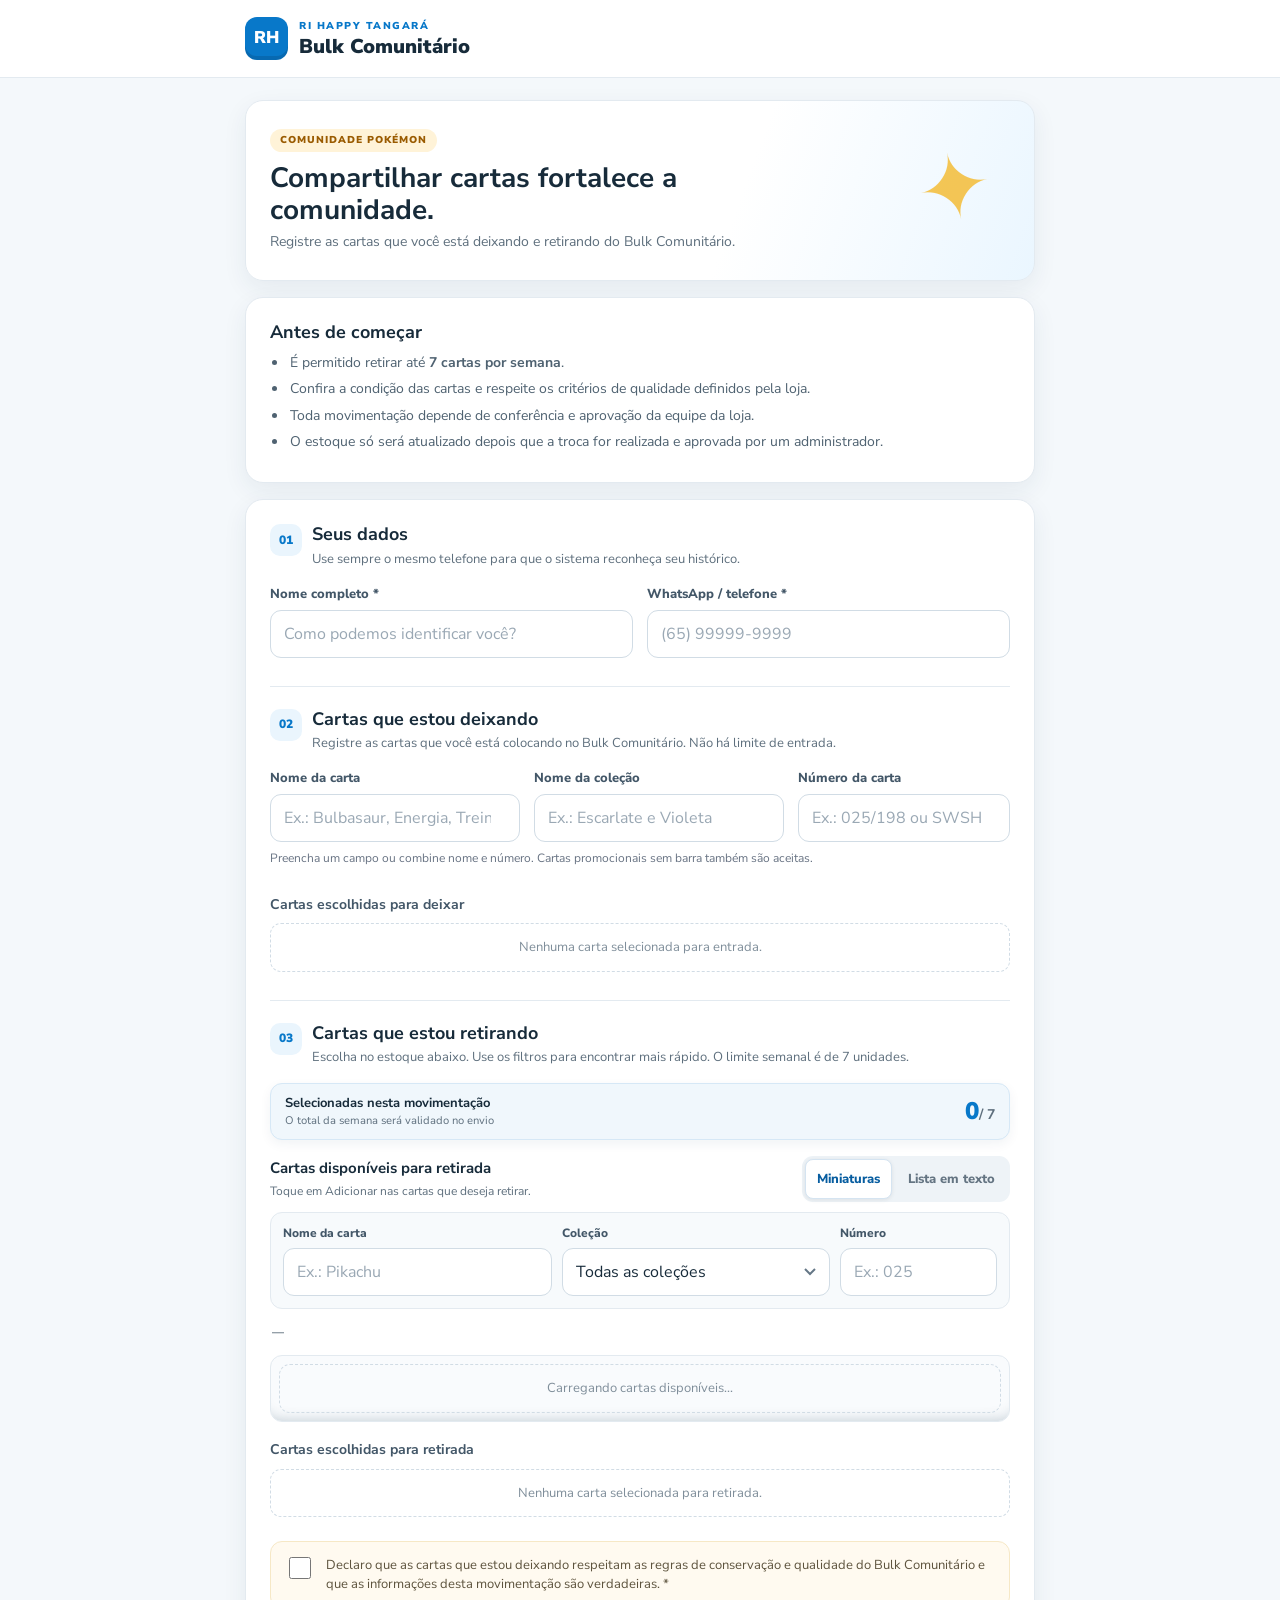
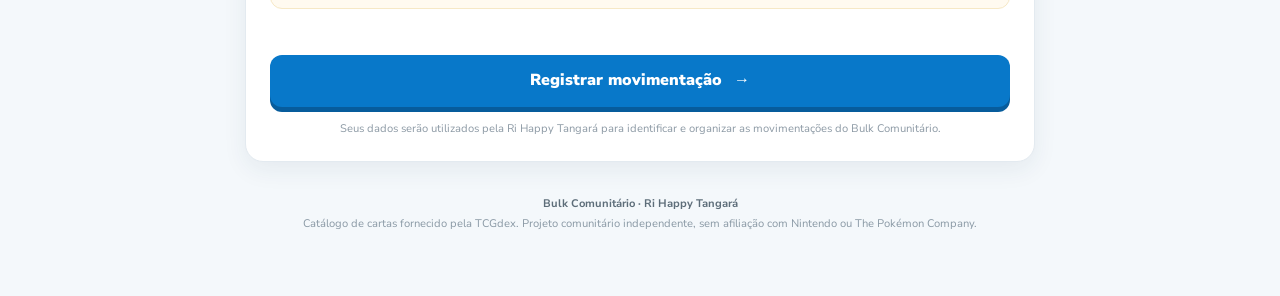
==== commit ce31d40b: "Filtros no estoque, catálogo com rolagem própria e barra Revisar e enviar - Filtros instantâneos (no" ====
--- a/index.html
+++ b/index.html
@@ -87,7 +87,7 @@
         <span class="step">03</span>
         <div>
           <h2>Cartas que estou retirando</h2>
-          <p>Escolha no estoque ou pesquise uma carta específica. O limite semanal é de 7 unidades.</p>
+          <p>Escolha no estoque abaixo. Use os filtros para encontrar mais rápido. O limite semanal é de 7 unidades.</p>
         </div>
       </div>
       <div class="limit-panel">
@@ -100,7 +100,7 @@
       <div class="stock-heading">
         <div>
           <h3>Cartas disponíveis para retirada</h3>
-          <p>Veja o que está disponível no estoque e selecione diretamente.</p>
+          <p>Toque em Adicionar nas cartas que deseja retirar.</p>
         </div>
         <div class="stock-view-toggle" role="group" aria-label="Modo de visualização do estoque">
           <button type="button" class="active" data-stock-view="grid">Miniaturas</button>
@@ -108,33 +108,32 @@
         </div>
       </div>
 
-      <button type="button" id="toggle-withdraw-search" class="secondary-button stock-search-toggle" aria-expanded="false" aria-controls="withdraw-search-panel">Pesquisar carta específica</button>
-      <div id="withdraw-search-panel" class="withdraw-search-panel" hidden>
-        <div class="search-wrap">
-          <div class="form-grid card-search-grid">
-            <label class="field">
-              <span>Nome da carta</span>
-              <input id="withdraw-name-search" type="search" autocomplete="off" placeholder="Ex.: Pikachu, Charizard..." aria-label="Nome da carta para retirar">
-            </label>
-            <label class="field">
-              <span>Nome da coleção</span>
-              <input id="withdraw-collection-search" type="search" autocomplete="off" placeholder="Ex.: Escarlate e Violeta" aria-label="Coleção da carta">
-            </label>
-            <label class="field">
-              <span>Número da carta</span>
-              <input id="withdraw-number-search" type="search" autocomplete="off" placeholder="Ex.: 025/198 ou SWSH020" aria-label="Número da carta para retirar">
-            </label>
-          </div>
-          <small class="search-hint">Preencha um campo ou combine nome e número. Cartas promocionais sem barra também são aceitas.</small>
-          <div id="withdraw-results" class="search-results" aria-live="polite"></div>
-        </div>
+      <div class="stock-filters" role="search" aria-label="Filtrar cartas do estoque">
+        <label class="field filter-name">
+          <span>Nome da carta</span>
+          <input id="withdraw-name-search" type="search" autocomplete="off" placeholder="Ex.: Pikachu">
+        </label>
+        <label class="field filter-collection">
+          <span>Coleção</span>
+          <select id="withdraw-collection-search">
+            <option value="">Todas as coleções</option>
+          </select>
+        </label>
+        <label class="field filter-number">
+          <span>Número</span>
+          <input id="withdraw-number-search" type="search" autocomplete="off" inputmode="text" placeholder="Ex.: 025">
+        </label>
+      </div>
+      <div class="filter-status">
+        <span id="stock-filter-count">—</span>
+        <button type="button" id="clear-stock-filters" class="link-button" hidden>Limpar filtros</button>
       </div>
 
-      <div id="withdraw-stock-catalog" class="stock-catalog" aria-live="polite">
+      <div id="withdraw-stock-catalog" class="stock-catalog" aria-live="polite" tabindex="0" aria-label="Cartas disponíveis (rolagem própria)">
         <div class="empty-state">Carregando cartas disponíveis...</div>
       </div>
 
-      <h3 class="selected-title">Cartas escolhidas para retirada</h3>
+      <h3 id="review-anchor" class="selected-title">Cartas escolhidas para retirada</h3>
       <div id="withdraw-selected" class="selected-list empty-state">Nenhuma carta selecionada para retirada.</div>
 
       <div class="declaration">
@@ -172,6 +171,14 @@
     </footer>
   </main>
 
+  <div id="action-bar" class="action-bar" hidden>
+    <div class="action-bar-info">
+      <strong><span id="bar-withdraw">0</span>/7 para retirar</strong>
+      <small><span id="bar-deposit">0</span> para deixar</small>
+    </div>
+    <button type="button" id="go-to-submit" class="action-bar-button">Revisar e enviar ↓</button>
+  </div>
+
   <iframe name="submission-frame" id="submission-frame" title="Envio de movimentação" class="hidden-frame"></iframe>
   <form id="transport-form" method="post" target="submission-frame" class="hidden-form">
     <input type="hidden" name="payload" id="transport-payload">
--- a/style.css
+++ b/style.css
@@ -57,7 +57,7 @@
 .field{display:flex;flex-direction:column;gap:6px;min-width:0}
 .field>span{font-size:13px;font-weight:800;color:#435768}
 /* 16px nos campos evita o zoom automático do iPhone ao tocar */
-input[type=text],input[type=tel],input[type=search],input[type=password],input:not([type]){
+input[type=text],input[type=tel],input[type=search],input[type=password],input:not([type]),select{
   width:100%;height:48px;border:1px solid #d1dce5;border-radius:11px;padding:0 13px;
   font:inherit;font-size:16px;color:var(--ink);outline:none;background:#fff;-webkit-appearance:none;appearance:none
 }
@@ -66,9 +66,8 @@
 .search-hint{display:block;margin:8px 0 10px;color:#687383;font-size:12px;line-height:1.4}
 .card-search-grid{grid-template-columns:1fr}
 
-/* ---------- Contador de retirada (fica visível ao rolar) ---------- */
+/* ---------- Contador de retirada ---------- */
 .limit-panel{
-  position:sticky;top:70px;z-index:10;
   display:flex;align-items:center;justify-content:space-between;gap:10px;
   background:#f0f7fc;border:1px solid #d6e8f6;border-radius:12px;padding:10px 14px;margin:0 0 16px;
   box-shadow:0 4px 12px rgba(24,58,82,.06)
@@ -142,13 +141,40 @@
 .stock-view-toggle button{min-height:40px;border:1px solid transparent;background:transparent;border-radius:8px;padding:8px 11px;font:inherit;font-size:13px;font-weight:800;color:#647482;cursor:pointer}
 .stock-view-toggle button.active{background:#fff;color:#075da0;border-color:#d5e4f1;box-shadow:0 1px 4px rgba(0,0,0,.08)}
 
-/* Pesquisa específica: fica logo acima da lista de cartas */
-.stock-search-toggle{display:flex;align-items:center;justify-content:center;gap:8px;width:100%;margin:0 0 10px;border-color:#cbddeb;color:#075da0}
-.stock-search-toggle::before{content:"⌕";font-size:18px;line-height:1}
-.withdraw-search-panel{background:#f7fafc;border:1px solid var(--line);border-radius:12px;padding:12px;margin:0 0 12px}
-#withdraw-search-panel[hidden]{display:none!important}
-
-.stock-catalog{margin:0}
+/* Filtros do estoque: ficam logo acima da lista de cartas */
+select{padding-right:36px;background:#fff url("data:image/svg+xml,%3Csvg xmlns='http://www.w3.org/2000/svg' width='12' height='8'%3E%3Cpath d='M1 1l5 5 5-5' stroke='%23657786' stroke-width='2' fill='none'/%3E%3C/svg%3E") no-repeat right 13px center;text-overflow:ellipsis}
+.stock-filters{display:grid;grid-template-columns:1fr 92px;gap:8px;background:#f7fafc;border:1px solid var(--line);border-radius:12px;padding:10px}
+.stock-filters .field>span{font-size:12px}
+.filter-name{grid-column:1/2}.filter-number{grid-column:2/3}.filter-collection{grid-column:1/-1;grid-row:2}
+.filter-status{display:flex;align-items:center;justify-content:space-between;gap:10px;min-height:34px;margin:6px 2px 6px;font-size:12px;color:var(--muted);font-weight:700}
+.link-button{border:0;background:none;color:var(--blue-dark);font:inherit;font-size:13px;font-weight:800;padding:8px 0 8px 8px;cursor:pointer;text-decoration:underline}
+
+/* Catálogo com rolagem própria: a página não cresce com o estoque */
+.stock-catalog{
+  margin:0;max-height:62vh;max-height:62dvh;overflow-y:auto;-webkit-overflow-scrolling:touch;overscroll-behavior:contain;
+  border:1px solid var(--line);border-radius:12px;padding:8px;background:#f9fbfd;
+  box-shadow:inset 0 -14px 14px -14px rgba(24,58,82,.25)
+}
+.stock-catalog:focus-visible{outline:3px solid rgba(8,120,201,.3)}
+.add-button.added{background:#e8f7ef;color:var(--green)}
+.add-button:disabled{opacity:.7;cursor:default}
+
+/* Barra fixa para ir direto ao envio */
+.action-bar{
+  position:fixed;left:0;right:0;bottom:0;z-index:30;
+  display:flex;align-items:center;justify-content:space-between;gap:12px;
+  padding:10px max(14px,env(safe-area-inset-right)) calc(10px + env(safe-area-inset-bottom)) max(14px,env(safe-area-inset-left));
+  background:#fff;border-top:1px solid var(--line);box-shadow:0 -6px 20px rgba(24,58,82,.12)
+}
+.action-bar[hidden]{display:none}
+.action-bar-info strong{display:block;font-size:15px;color:var(--ink)}
+.action-bar-info small{display:block;font-size:12px;color:var(--muted)}
+.action-bar.full .action-bar-info strong{color:var(--green)}
+.action-bar-button{min-height:46px;border:0;border-radius:11px;background:var(--blue);color:#fff;font:inherit;font-size:15px;font-weight:900;padding:10px 16px;cursor:pointer;white-space:nowrap}
+.action-bar.full .action-bar-button{background:var(--green);animation:pulse 1.6s ease-in-out 2}
+@keyframes pulse{50%{transform:scale(1.05)}}
+body.has-action-bar{padding-bottom:calc(76px + env(safe-area-inset-bottom))}
+.selected-title{scroll-margin-top:76px}
 .stock-grid{display:grid;grid-template-columns:repeat(2,minmax(0,1fr));gap:8px}
 .stock-card{display:flex;flex-direction:column;align-items:center;text-align:center;border:1px solid var(--line);border-radius:12px;padding:8px;background:#fff;min-width:0}
 .stock-card img{width:100%;aspect-ratio:63/88;height:auto;object-fit:contain;margin-bottom:6px;border-radius:6px;background:#f4f6f8}
@@ -179,10 +205,14 @@
   .intro-symbol{font-size:90px;padding:0 18px}
   .form-grid{grid-template-columns:1fr 1fr;gap:14px}
   .card-search-grid{grid-template-columns:1fr 1fr .85fr}
-  .limit-panel{top:90px}
   .stock-heading{flex-direction:row;align-items:center;justify-content:space-between}
   .stock-view-toggle{display:flex;flex-shrink:0}
   .stock-grid{grid-template-columns:repeat(auto-fill,minmax(140px,1fr));gap:10px}
+  .stock-filters{grid-template-columns:1.2fr 1.2fr .7fr;gap:10px;padding:12px}
+  .filter-name,.filter-collection,.filter-number{grid-column:auto;grid-row:auto}
+  .stock-catalog{max-height:560px}
+  .action-bar{left:50%;right:auto;bottom:16px;transform:translateX(-50%);width:min(100% - 28px,560px);border:1px solid var(--line);border-radius:16px;padding:10px 12px 10px 18px}
+  body.has-action-bar{padding-bottom:96px}
   .success-panel .secondary-button{width:auto}
 }
 @media (hover:hover){
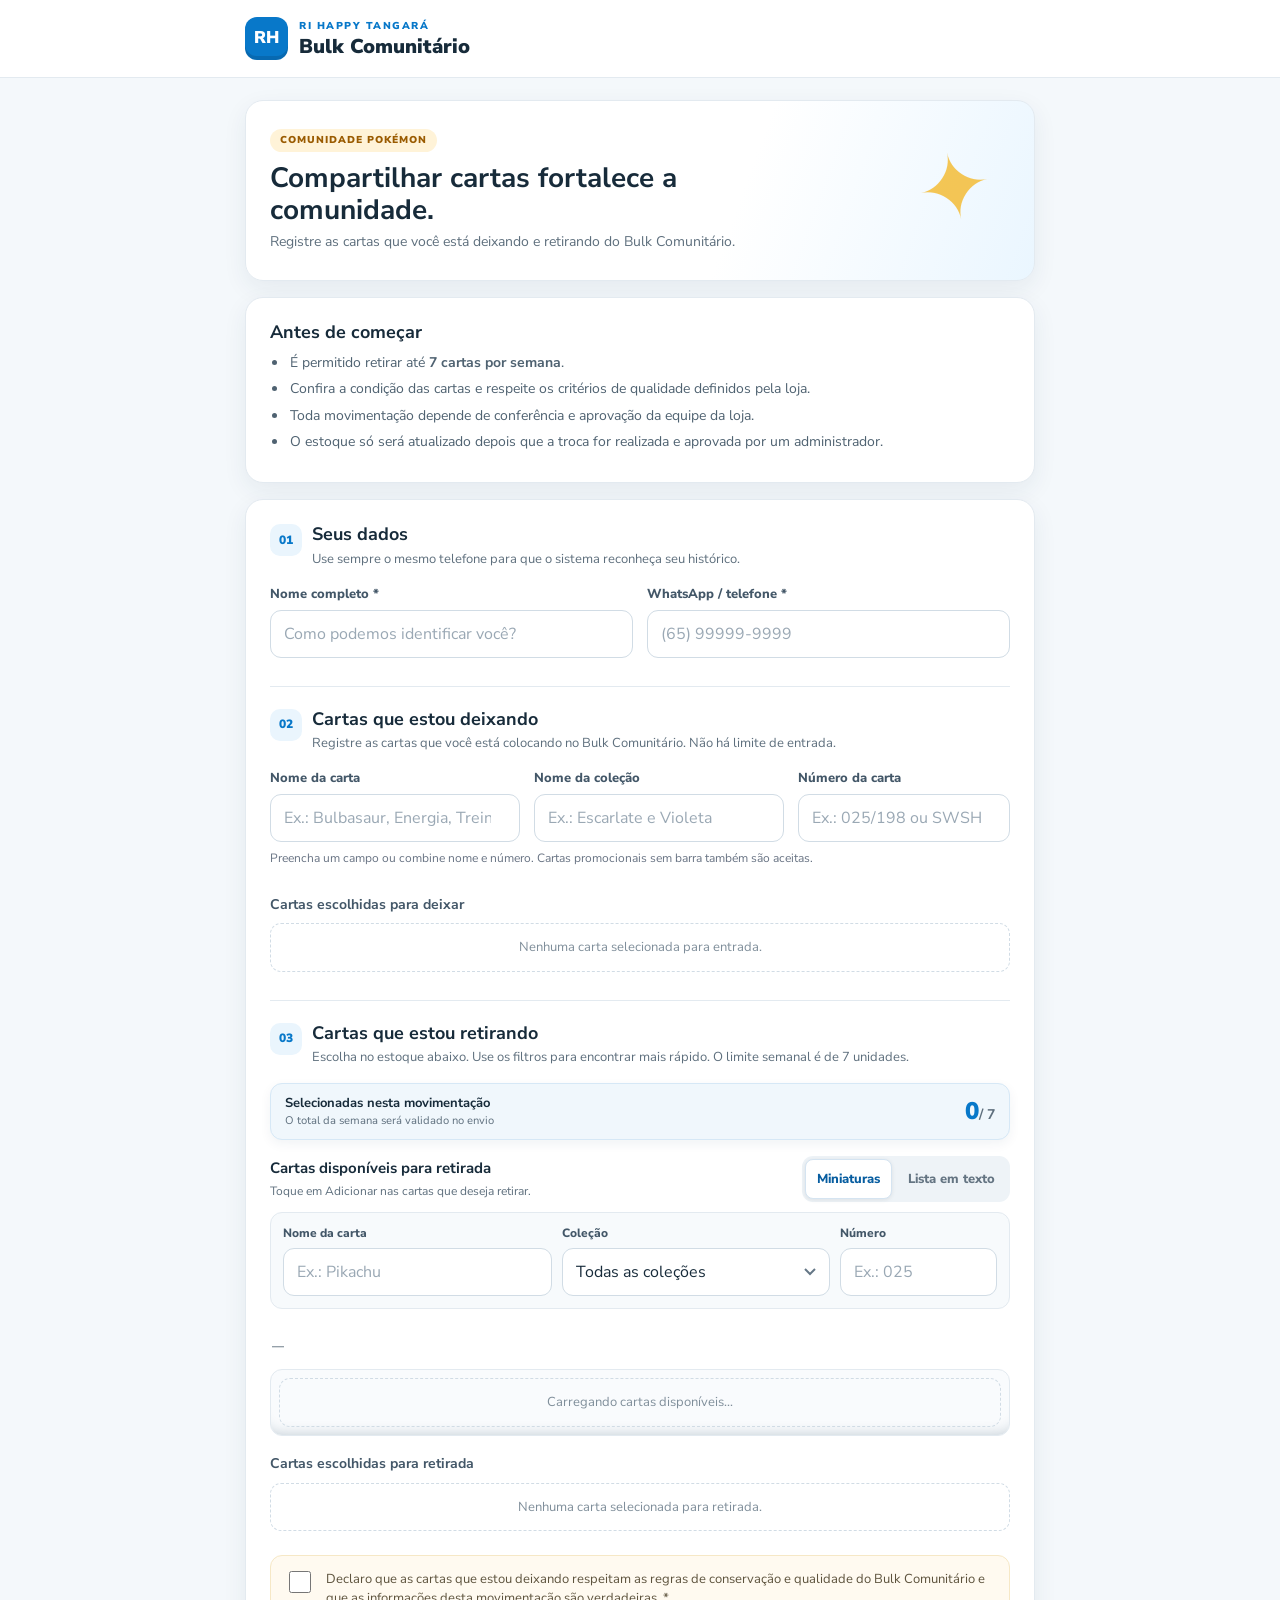
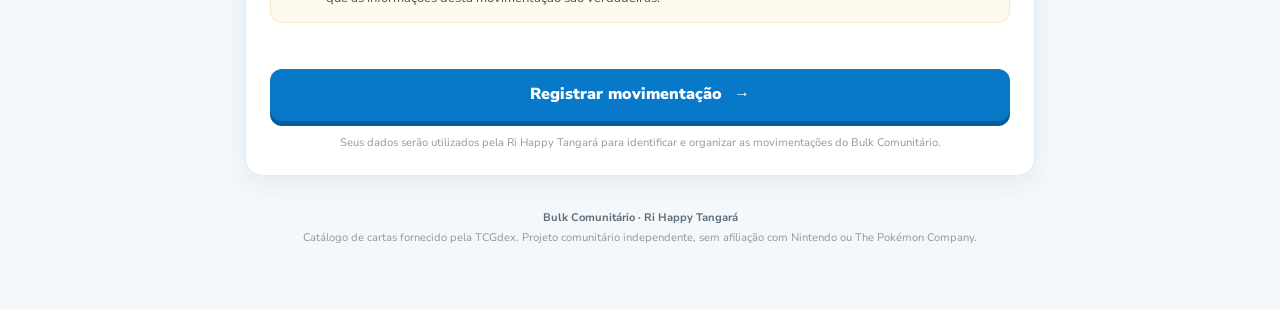
==== commit 9f796106: "Filtro por tipo no catálogo de retirada - Botões Planta, Fogo, Água, Raio, Psíquico, Lutador, Sombri" ====
--- a/index.html
+++ b/index.html
@@ -124,6 +124,7 @@
           <input id="withdraw-number-search" type="search" autocomplete="off" inputmode="text" placeholder="Ex.: 025">
         </label>
       </div>
+      <div id="type-chips" class="type-chips" role="group" aria-label="Filtrar por tipo"></div>
       <div class="filter-status">
         <span id="stock-filter-count">—</span>
         <button type="button" id="clear-stock-filters" class="link-button" hidden>Limpar filtros</button>
--- a/style.css
+++ b/style.css
@@ -220,3 +220,23 @@
   .primary-button:hover{background:#086db5}
   .secondary-button:hover{background:#f5f9fc}
 }
+
+/* Filtro por tipo: botões roláveis na horizontal */
+.type-chips{display:flex;gap:6px;overflow-x:auto;-webkit-overflow-scrolling:touch;scrollbar-width:none;padding:10px 2px 4px;margin:0 -2px}
+.type-chips::-webkit-scrollbar{display:none}
+.type-chip{flex:0 0 auto;min-height:40px;display:inline-flex;align-items:center;gap:5px;border:1px solid #d5e1ea;background:#fff;color:#435768;border-radius:99px;padding:7px 13px;font:inherit;font-size:13px;font-weight:800;cursor:pointer;white-space:nowrap}
+.type-chip small{font-size:11px;font-weight:800;color:#8a99a5}
+.type-chip.active{background:var(--blue);border-color:var(--blue);color:#fff}
+.type-chip.active small{color:rgba(255,255,255,.8)}
+.type-planta{border-color:#bfe3c2}.type-fogo{border-color:#f6c7b5}.type-agua{border-color:#bcdcf5}
+.type-raio{border-color:#f3e29a}.type-psiquico{border-color:#e4c5ec}.type-lutador{border-color:#e7cdb5}
+.type-sombrio{border-color:#c3c8d0}.type-incolor{border-color:#e2e2e2}.type-dragao{border-color:#e6d7a6}
+.type-metal{border-color:#cfd6dc}.type-treinador{border-color:#cdd6f1}.type-energia{border-color:#d9e8c4}
+.type-planta.active{background:#3d9a4a;border-color:#3d9a4a}.type-fogo.active{background:#e0602f;border-color:#e0602f}
+.type-agua.active{background:#2d86d1;border-color:#2d86d1}.type-raio.active{background:#d9a700;border-color:#d9a700}
+.type-psiquico.active{background:#9b4fb0;border-color:#9b4fb0}.type-lutador.active{background:#a4612e;border-color:#a4612e}
+.type-sombrio.active{background:#3d4a5a;border-color:#3d4a5a}.type-incolor.active{background:#7d8790;border-color:#7d8790}
+.type-dragao.active{background:#a3842a;border-color:#a3842a}.type-metal.active{background:#6b7a86;border-color:#6b7a86}
+.type-treinador.active{background:#4a62b3;border-color:#4a62b3}.type-energia.active{background:#5f8f2f;border-color:#5f8f2f}
+.type-loading{flex:0 0 auto;align-self:center;font-size:12px;color:var(--muted);padding:0 6px}
+@media (min-width:640px){.type-chips{flex-wrap:wrap;overflow:visible}}
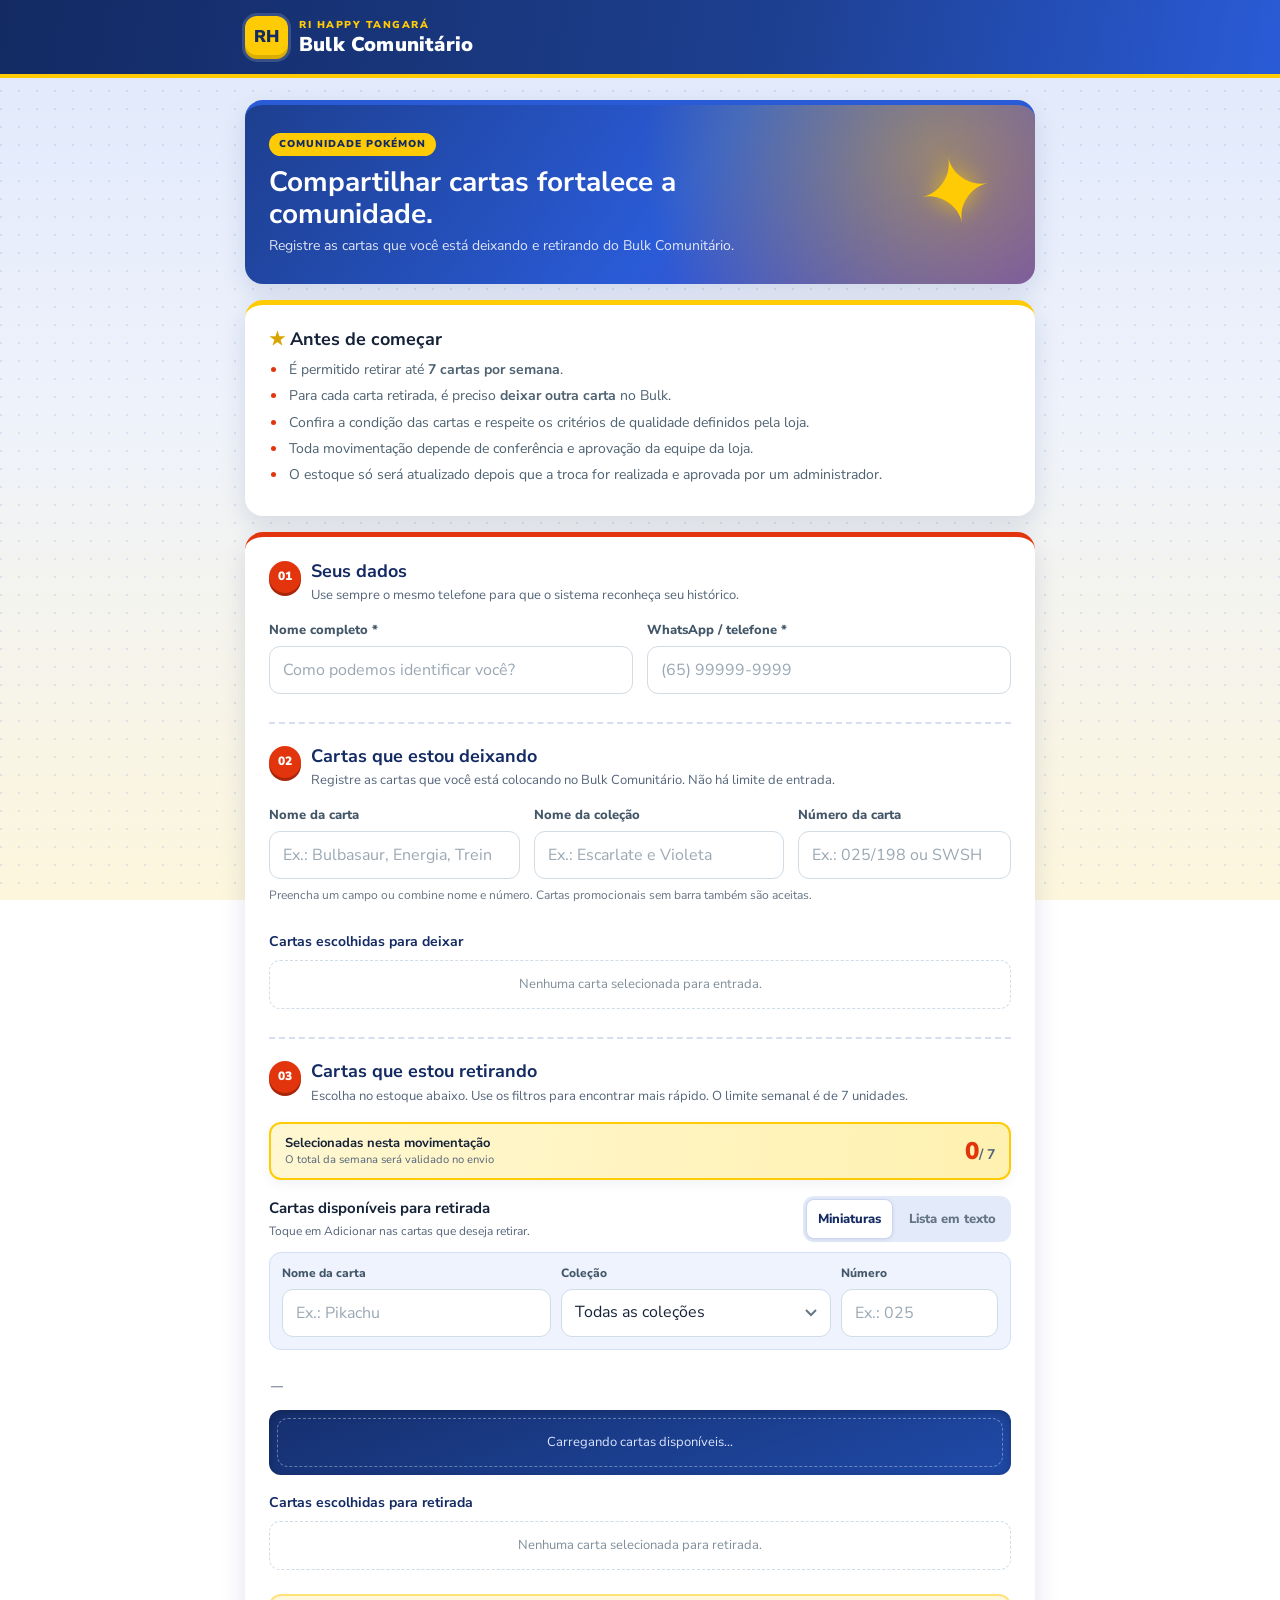
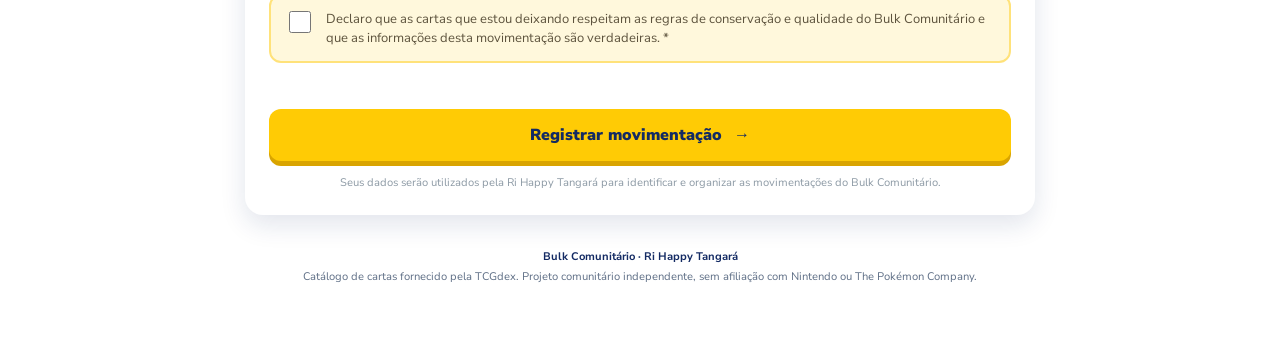
==== commit 440260a8: "Exige deixar pelo menos a mesma quantidade de cartas que retira - Validação no site (mensagem e avis" ====
--- a/index.html
+++ b/index.html
@@ -30,6 +30,7 @@
       <h2>Antes de começar</h2>
       <ul>
         <li>É permitido retirar até <strong>7 cartas por semana</strong>.</li>
+        <li>Para cada carta retirada, é preciso <strong>deixar outra carta</strong> no Bulk.</li>
         <li>Confira a condição das cartas e respeite os critérios de qualidade definidos pela loja.</li>
         <li>Toda movimentação depende de conferência e aprovação da equipe da loja.</li>
         <li>O estoque só será atualizado depois que a troca for realizada e aprovada por um administrador.</li>
--- a/style.css
+++ b/style.css
@@ -240,3 +240,101 @@
 .type-treinador.active{background:#4a62b3;border-color:#4a62b3}.type-energia.active{background:#5f8f2f;border-color:#5f8f2f}
 .type-loading{flex:0 0 auto;align-self:center;font-size:12px;color:var(--muted);padding:0 6px}
 @media (min-width:640px){.type-chips{flex-wrap:wrap;overflow:visible}}
+
+/* =========================================================
+   TEMA "ESTAMPA ILUSTRADA"
+   Cores fortes de TCG (azul, amarelo, vermelho), fundo com textura
+   e cartas com moldura. Sobrepõe as regras anteriores.
+   ========================================================= */
+:root{
+  --navy:#132a63;--royal:#2a5bd7;--sun:#ffcb05;--sun-dark:#d9a400;--ember:#e3350d;
+  --ink:#152238;--muted:#55657a;--line:#dfe6f2;--bg:#e8eefb
+}
+body{
+  background:
+    radial-gradient(circle at 1px 1px,rgba(42,91,215,.13) 1.2px,transparent 0) 0 0/18px 18px,
+    linear-gradient(180deg,#dfe8fb 0%,#eef2fb 45%,#fdf6dc 100%);
+  background-attachment:fixed
+}
+
+/* Cabeçalho escuro com faixa amarela */
+.site-header{background:linear-gradient(100deg,var(--navy) 0%,#1d3f8f 60%,var(--royal) 100%);border-bottom:4px solid var(--sun);backdrop-filter:none}
+.site-header h1{color:#fff;letter-spacing:.2px}
+.eyebrow{color:var(--sun)}
+.brand-mark{background:var(--sun);color:var(--navy);box-shadow:inset 0 -4px rgba(0,0,0,.15),0 0 0 3px rgba(255,255,255,.15)}
+
+/* Abertura em destaque */
+.intro{
+  border:0;color:#fff;
+  background:
+    radial-gradient(circle at 88% 30%,rgba(255,203,5,.45) 0,rgba(255,203,5,0) 42%),
+    linear-gradient(125deg,#1d3f8f 0%,#2a5bd7 55%,#5b3fc4 100%);
+  box-shadow:0 12px 28px rgba(19,42,99,.28)
+}
+.intro h2{color:#fff}
+.intro p{color:rgba(255,255,255,.85)}
+.intro .tag{background:var(--sun);color:var(--navy)}
+.intro-symbol{color:var(--sun);opacity:1;text-shadow:0 0 22px rgba(255,203,5,.7)}
+
+/* Cartões com faixa colorida no topo */
+.card{border:0;border-top:5px solid var(--royal);box-shadow:0 10px 26px rgba(19,42,99,.12)}
+.rules{border-top-color:var(--sun)}
+.rules h2::before{content:"★ ";color:var(--sun-dark)}
+.rules li::marker{color:var(--ember)}
+#movement-form{border-top-color:var(--ember)}
+.success-panel{border-top-color:#2a9d4b}
+
+/* Etapas numeradas */
+.step{background:var(--ember);color:#fff;border-radius:50%;box-shadow:0 3px 0 #a8260a}
+.section-heading h2{color:var(--navy)}
+.movement-title{border-top:2px dashed #d6def0}
+
+/* Campos */
+input:focus,select:focus{border-color:var(--royal);box-shadow:0 0 0 3px rgba(42,91,215,.18)}
+
+/* Contador */
+.limit-panel{background:linear-gradient(100deg,#fff7d1,#fff1b0);border:2px solid var(--sun)}
+.limit-number{color:var(--ember)}
+
+/* Filtros */
+.stock-filters{background:#eef3fe;border-color:#d3def7}
+.stock-view-toggle{background:#e3eafa}
+.stock-view-toggle button.active{color:var(--navy);border-color:#c9d6f3}
+.type-chip.active:not([class*="type-"]),.type-chip.active[data-type=""]{background:var(--navy);border-color:var(--navy)}
+
+/* Catálogo: vitrine escura e cartas com moldura amarela */
+.stock-catalog{background:linear-gradient(160deg,#16306f,#1f4aa8);border:0;box-shadow:inset 0 2px 10px rgba(0,0,0,.25)}
+.stock-catalog .empty-state{color:#dbe5ff;border-color:rgba(255,255,255,.35)}
+.stock-card{border:3px solid var(--sun);border-radius:14px;box-shadow:0 4px 10px rgba(0,0,0,.22)}
+.stock-card img{background:#eef2fa}
+.stock-list-item{border:2px solid var(--sun);background:#fff}
+.stock-quantity{color:#1f8a43}
+
+/* Botões */
+.add-button{background:var(--sun);color:var(--navy)}
+.add-button:active{background:#ffd93d}
+.add-button.added{background:#dff5e6;color:#1f7a3e}
+.primary-button{background:var(--sun);color:var(--navy);box-shadow:0 5px 0 var(--sun-dark)}
+.primary-button:active{box-shadow:0 3px 0 var(--sun-dark)}
+.secondary-button{border-color:#c9d6f3;color:var(--navy)}
+.link-button{color:var(--royal)}
+.action-bar-button{background:var(--sun);color:var(--navy);box-shadow:0 3px 0 var(--sun-dark)}
+.action-bar.full .action-bar-button{background:#2a9d4b;color:#fff;box-shadow:0 3px 0 #1d7136}
+.action-bar{border-top:3px solid var(--sun)}
+
+/* Listas e declaração */
+.selected-title{color:var(--navy)}
+.selected-item{border:2px solid #e3e9f6}
+.declaration{background:#fff8dc;border:2px solid #ffe27a}
+.protocol-box strong{color:var(--ember)}
+.site-footer{color:#5f6f86}
+.site-footer strong{color:var(--navy)}
+
+@media (hover:hover){
+  .add-button:hover{background:#ffd93d}
+  .primary-button:hover{background:#ffd52e}
+  .secondary-button:hover{background:#f2f6ff}
+}
+.add-button:disabled:not(.added){background:#e4e8f0;color:#7a8699}
+.load-more{display:block;width:100%;margin-top:10px;background:#fff}
+.action-bar.missing .action-bar-info small{color:var(--ember);font-weight:800}
